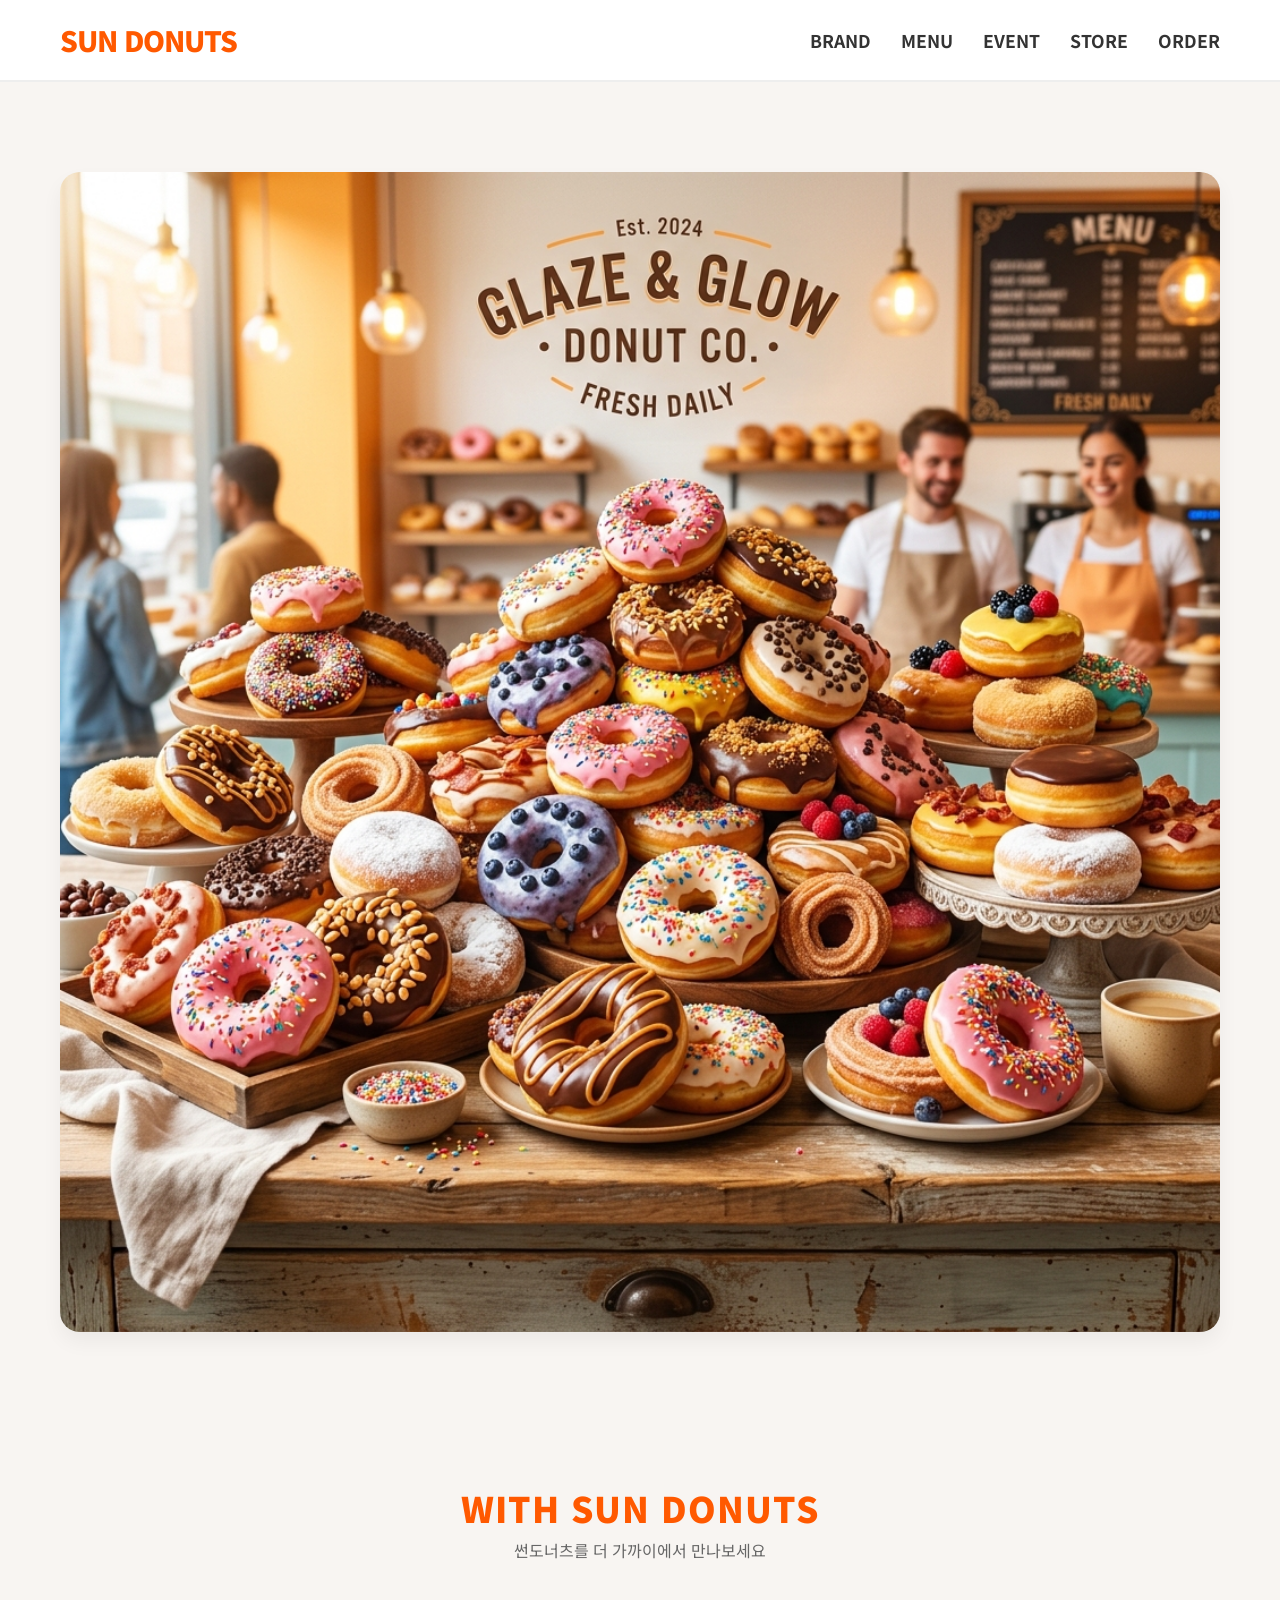
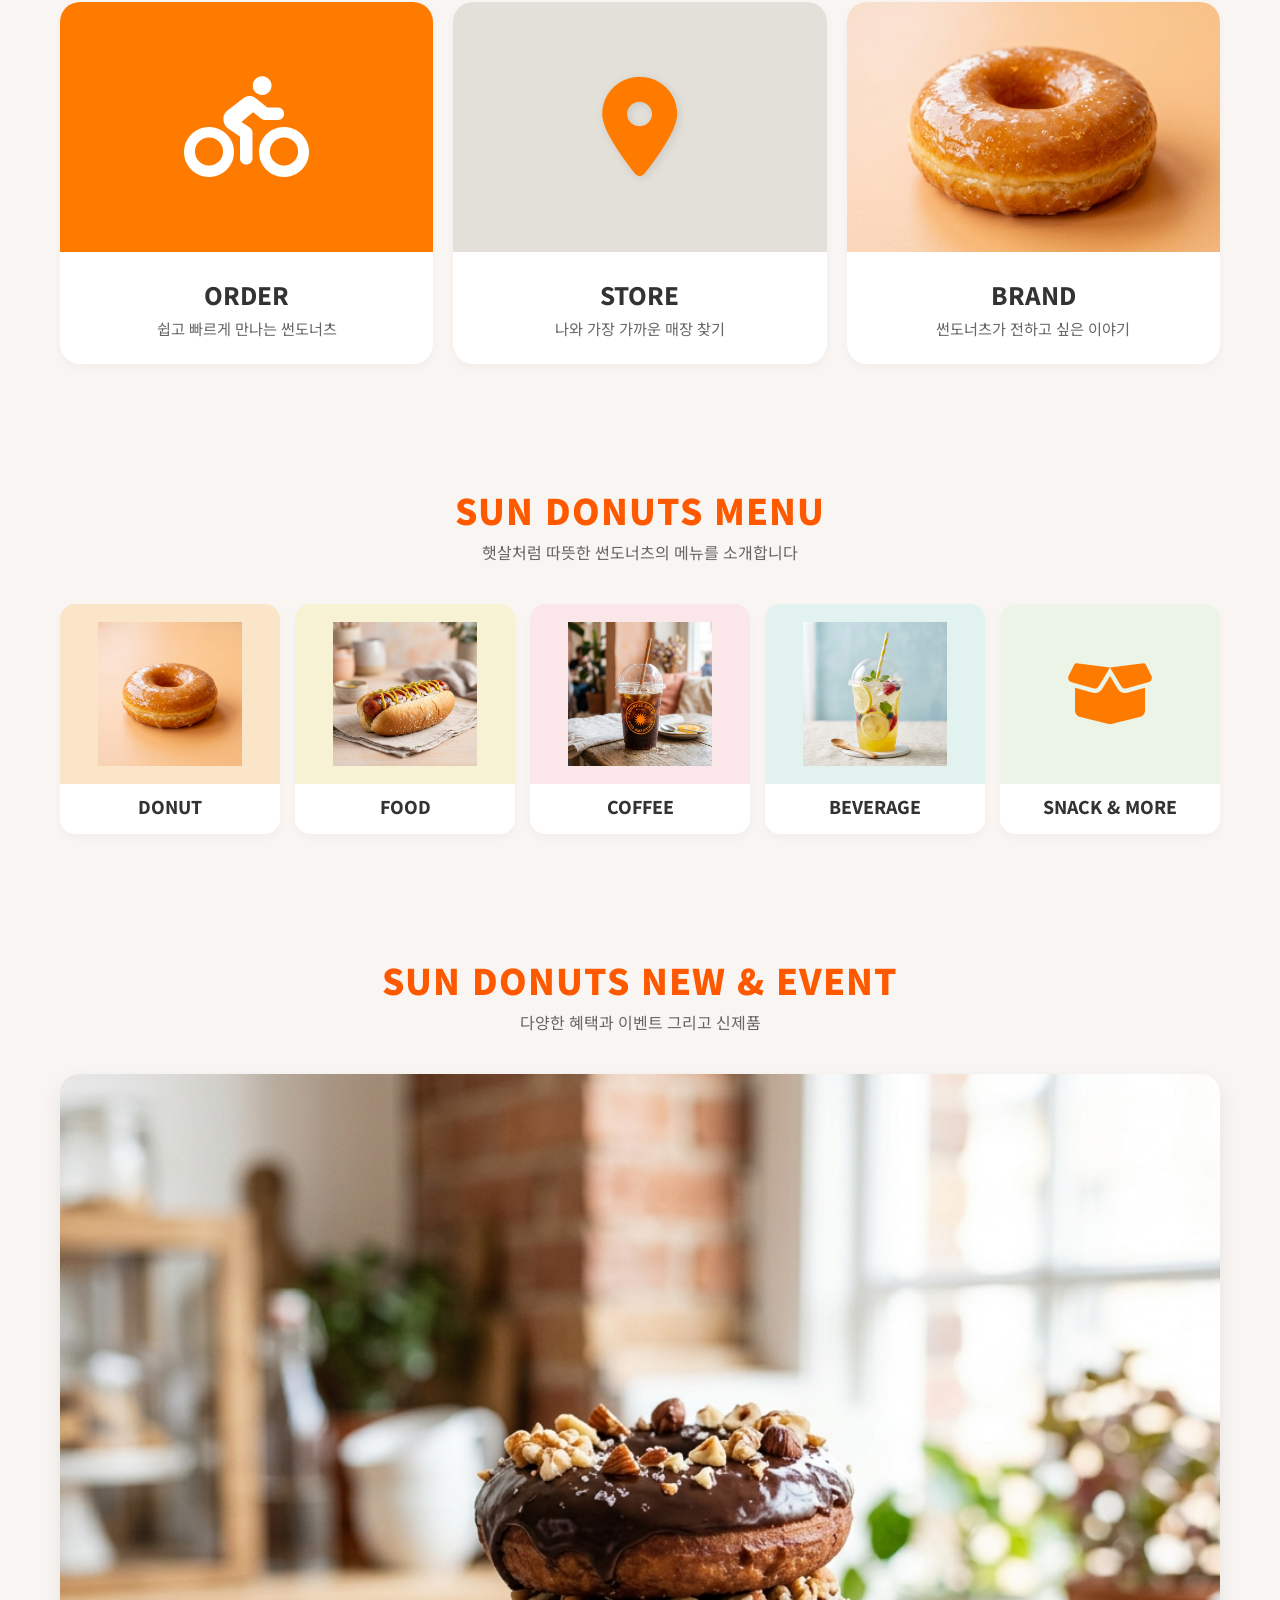
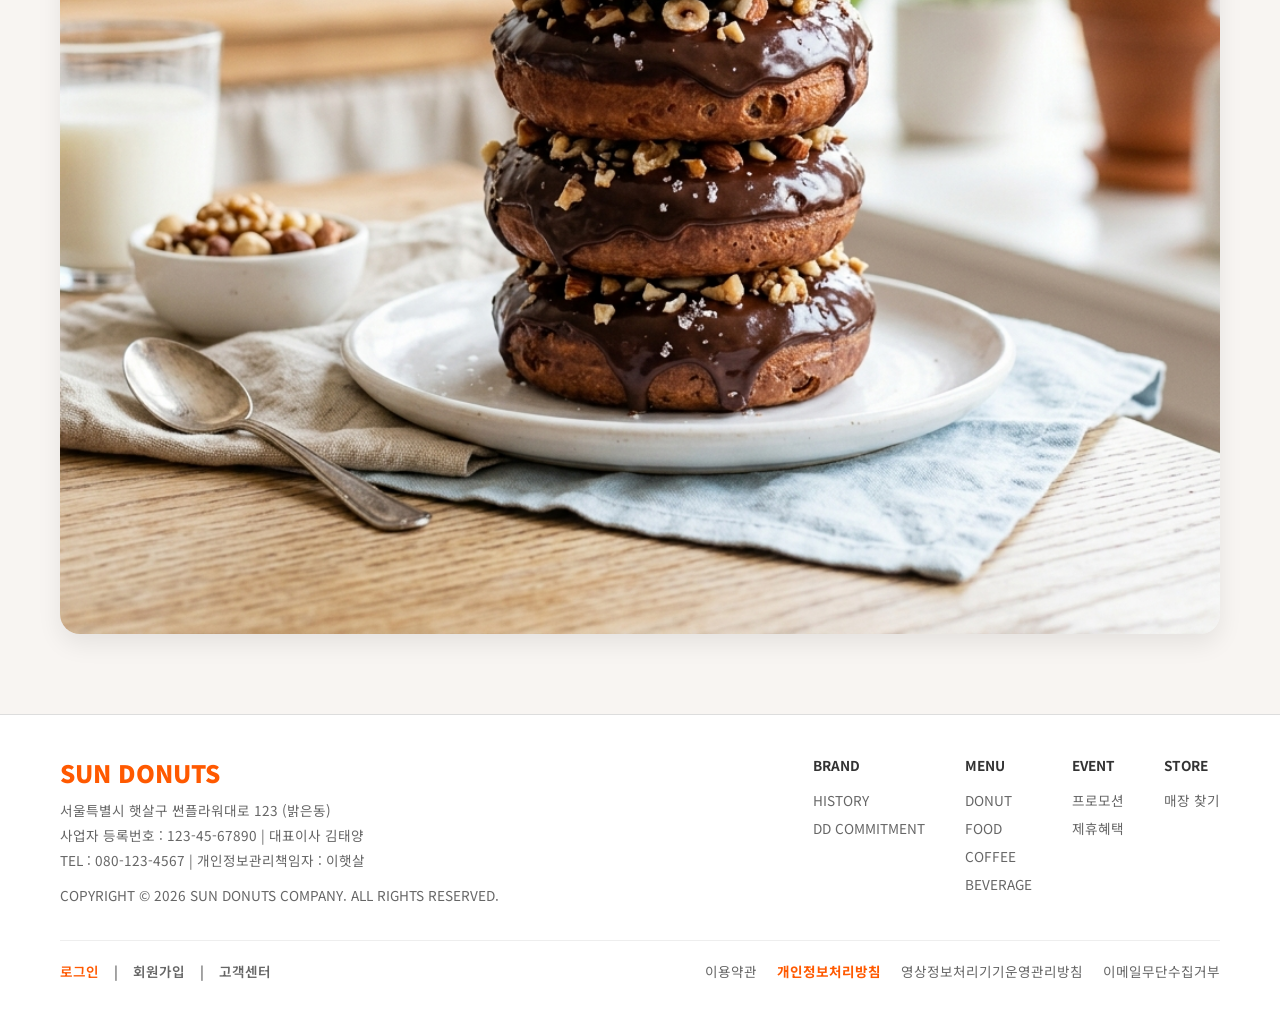
==== index.html @ 32e5848f "Add files via upload" ====
<!DOCTYPE html>
<html lang="ko">
<head>
    <meta charset="UTF-8">
    <meta name="viewport" content="width=device-width, initial-scale=1.0">
    <title>썬도너츠 (Sun Donuts)</title>
    <link href="https://fonts.googleapis.com/css2?family=Noto+Sans+KR:wght@400;600;800;900&display=swap" rel="stylesheet">
    <link rel="stylesheet" href="style.css">
    <!-- Font Awesome for Icons -->
    <link rel="stylesheet" href="https://cdnjs.cloudflare.com/ajax/libs/font-awesome/6.4.0/css/all.min.css">
</head>
<body>

    <!-- Header -->
    <header>
        <div class="container header-inner">
            <a href="#" class="logo">SUN DONUTS</a>
            <nav class="nav-links">
                <a href="#brand">BRAND</a>
                <a href="#menu">MENU</a>
                <a href="#event">EVENT</a>
                <a href="#store">STORE</a>
                <a href="#order">ORDER</a>
            </nav>
        </div>
    </header>

    <!-- Main Hero Banner -->
    <section>
        <div class="container">
            <a href="#" class="hero hover-rise">
                <img src="images/sun_donut_hero_1775708221813.png" alt="썬도너츠 히어로 배너">
            </a>
        </div>
    </section>

    <!-- With Sun Donuts Section -->
    <section id="brand">
        <div class="container">
            <h2 class="section-title">WITH SUN DONUTS</h2>
            <p class="section-subtitle">썬도너츠를 더 가까이에서 만나보세요</p>
            
            <div class="with-grid">
                <a href="#" class="with-card hover-rise">
                    <div class="img-container" style="background-color: #FF7B00; color: white;">
                        <i class="fa-solid fa-person-biking" style="font-size: 100px;"></i>
                    </div>
                    <div class="with-card-content">
                        <h3>ORDER</h3>
                        <p>쉽고 빠르게 만나는 썬도너츠</p>
                    </div>
                </a>
                
                <a href="#" class="with-card hover-rise">
                    <div class="img-container" style="background-color: #E2E0D8; color: #FF7B00;">
                        <i class="fa-solid fa-location-dot" style="font-size: 100px; text-shadow: 2px 2px 10px rgba(0,0,0,0.1);"></i>
                    </div>
                    <div class="with-card-content">
                        <h3>STORE</h3>
                        <p>나와 가장 가까운 매장 찾기</p>
                    </div>
                </a>
                
                <a href="#" class="with-card hover-rise">
                    <div class="img-container" style="background-color: #fff;">
                       <img src="images/sun_donut_classic_1775708124892.png" alt="브랜드 스토리" style="width: 100%; height: 100%; object-fit: cover;">
                    </div>
                    <div class="with-card-content">
                        <h3>BRAND</h3>
                        <p>썬도너츠가 전하고 싶은 이야기</p>
                    </div>
                </a>
            </div>
        </div>
    </section>

    <!-- Menu Section -->
    <section id="menu">
        <div class="container">
            <h2 class="section-title">SUN DONUTS MENU</h2>
            <p class="section-subtitle">햇살처럼 따뜻한 썬도너츠의 메뉴를 소개합니다</p>
            
            <div class="menu-grid">
                <a href="#" class="menu-card hover-rise">
                    <div class="menu-img">
                        <img src="images/sun_donut_classic_1775708124892.png" alt="도넛">
                    </div>
                    <h4>DONUT</h4>
                </a>
                
                <a href="#" class="menu-card hover-rise">
                    <div class="menu-img">
                        <img src="images/sun_donut_food_1775708152894.png" alt="푸드">
                    </div>
                    <h4>FOOD</h4>
                </a>
                
                <a href="#" class="menu-card hover-rise">
                    <div class="menu-img">
                        <img src="images/sun_donut_coffee_1775708167146.png" alt="커피">
                    </div>
                    <h4>COFFEE</h4>
                </a>
                
                <a href="#" class="menu-card hover-rise">
                    <div class="menu-img">
                        <img src="images/sun_donut_beverage_1775708178636.png" alt="음료">
                    </div>
                    <h4>BEVERAGE</h4>
                </a>
                
                <a href="#" class="menu-card hover-rise">
                    <div class="menu-img">
                        <!-- We use an icon here as snack image failed to generate -->
                        <i class="fa-solid fa-box-open" style="font-size: 70px; color: #FF7B00;"></i>
                    </div>
                    <h4>SNACK & MORE</h4>
                </a>
            </div>
        </div>
    </section>

    <!-- Event Section -->
    <section id="event" class="event-section">
        <div class="container">
            <h2 class="section-title">SUN DONUTS NEW & EVENT</h2>
            <p class="section-subtitle">다양한 혜택과 이벤트 그리고 신제품</p>
            
            <a href="#" class="event-banner hover-rise">
                <img src="images/sun_donut_event_1775708191936.png" alt="이벤트 배너">
            </a>
        </div>
    </section>

    <!-- Footer -->
    <footer>
        <div class="container">
            <div class="footer-top">
                <div>
                    <div class="footer-logo">SUN DONUTS</div>
                    <div class="company-details">
                        <p>서울특별시 햇살구 썬플라워대로 123 (밝은동)</p>
                        <p>사업자 등록번호 : 123-45-67890 | 대표이사 김태양</p>
                        <p>TEL : 080-123-4567 | 개인정보관리책임자 : 이햇살</p>
                        <p style="margin-top: 15px;">COPYRIGHT © 2026 SUN DONUTS COMPANY. ALL RIGHTS RESERVED.</p>
                    </div>
                </div>
                
                <div class="footer-links">
                    <ul>
                        <li class="title">BRAND</li>
                        <li><a href="#">HISTORY</a></li>
                        <li><a href="#">DD COMMITMENT</a></li>
                    </ul>
                    <ul>
                        <li class="title">MENU</li>
                        <li><a href="#">DONUT</a></li>
                        <li><a href="#">FOOD</a></li>
                        <li><a href="#">COFFEE</a></li>
                        <li><a href="#">BEVERAGE</a></li>
                    </ul>
                    <ul>
                        <li class="title">EVENT</li>
                        <li><a href="#">프로모션</a></li>
                        <li><a href="#">제휴혜택</a></li>
                    </ul>
                    <ul>
                        <li class="title">STORE</li>
                        <li><a href="#">매장 찾기</a></li>
                    </ul>
                </div>
            </div>
            
            <div class="footer-info">
                <div class="footer-bottom-links">
                    <a href="#" style="color: #FF5900;">로그인</a>
                    <span>|</span>
                    <a href="#">회원가입</a>
                    <span>|</span>
                    <a href="#">고객센터</a>
                </div>
                <div class="footer-bottom-links" style="font-weight: 400; gap: 20px;">
                    <a href="#">이용약관</a>
                    <a href="#" style="color: #FF5900; font-weight: 700;">개인정보처리방침</a>
                    <a href="#">영상정보처리기기운영관리방침</a>
                    <a href="#">이메일무단수집거부</a>
                </div>
            </div>
        </div>
    </footer>

</body>
</html>
---- style.css ----
* {
    margin: 0;
    padding: 0;
    box-sizing: border-box;
}

body {
    font-family: 'Noto Sans KR', sans-serif;
    background-color: #F8F5F2; /* Off-white pastel background */
    color: #333;
}

/* Common Styles */
a {
    text-decoration: none;
    color: inherit;
    display: block;
}

ul {
    list-style: none;
}

.container {
    max-width: 1200px;
    margin: 0 auto;
    padding: 0 20px;
}

.section-title {
    text-align: center;
    color: #FF5900;
    font-size: 2.2rem;
    font-weight: 900;
    margin-bottom: 5px;
    text-transform: uppercase;
    letter-spacing: 1px;
}

.section-subtitle {
    text-align: center;
    color: #666;
    font-size: 1rem;
    margin-bottom: 40px;
}

/* Hover Effect - The user explicitly requested "솟아오르는 느낌" */
.hover-rise {
    transition: transform 0.3s cubic-bezier(0.175, 0.885, 0.32, 1.275), box-shadow 0.3s ease;
}
.hover-rise:hover {
    transform: translateY(-12px);
    box-shadow: 0 15px 30px rgba(0, 0, 0, 0.1);
}

/* Header */
header {
    background-color: #fff;
    padding: 20px 0;
    border-bottom: 2px solid #EEE;
    position: sticky;
    top: 0;
    z-index: 100;
}

.header-inner {
    display: flex;
    justify-content: space-between;
    align-items: center;
}

.logo {
    font-size: 28px;
    font-weight: 900;
    color: #FF5900;
    letter-spacing: -1px;
}

.nav-links {
    display: flex;
    gap: 30px;
}

.nav-links a {
    font-weight: 700;
    font-size: 1.1rem;
    color: #333;
    transition: color 0.2s;
}

.nav-links a:hover {
    color: #FF5900;
}

/* Hero Section */
.hero {
    margin: 30px auto;
    max-width: 1200px;
    border-radius: 20px;
    overflow: hidden;
    box-shadow: 0 10px 20px rgba(0,0,0,0.05);
}

.hero img {
    width: 100%;
    height: auto;
    display: block;
}

/* Multi-section spacing */
section {
    padding: 60px 0;
}

/* With Sun Donuts Section */
.with-grid {
    display: grid;
    grid-template-columns: repeat(3, 1fr);
    gap: 20px;
}

.with-card {
    background: #fff;
    border-radius: 20px;
    overflow: hidden;
    text-align: center;
    box-shadow: 0 4px 10px rgba(0,0,0,0.03);
    cursor: pointer;
}

.with-card .img-container {
    height: 250px;
    display: flex;
    align-items: center;
    justify-content: center;
    background-color: #fce4ce;
    font-size: 80px;
    color: #FF5900;
}

.with-card:nth-child(2) .img-container { background-color: #e5ece6; }
.with-card:nth-child(3) .img-container { background-color: #fef0ef; }

.with-card-content {
    padding: 25px 20px;
}

.with-card-content h3 {
    font-size: 1.5rem;
    font-weight: 800;
    margin-bottom: 5px;
    color: #333;
}

.with-card-content p {
    color: #666;
    font-size: 0.95rem;
}

/* Menu Section */
.menu-grid {
    display: grid;
    grid-template-columns: repeat(5, 1fr);
    gap: 15px;
}

.menu-card {
    background: #fff;
    border-radius: 15px;
    text-align: center;
    padding-bottom: 15px;
    box-shadow: 0 4px 8px rgba(0,0,0,0.03);
    cursor: pointer;
    overflow: hidden;
}

.menu-img {
    height: 180px;
    width: 100%;
    display: flex;
    align-items: center;
    justify-content: center;
    margin-bottom: 10px;
}

.menu-card:nth-child(1) .menu-img { background-color: #FAE5C8; }
.menu-card:nth-child(2) .menu-img { background-color: #F8F2D5; }
.menu-card:nth-child(3) .menu-img { background-color: #FBE6EA; }
.menu-card:nth-child(4) .menu-img { background-color: #E2F2EE; }
.menu-card:nth-child(5) .menu-img { background-color: #EBF4E7; }

.menu-img img {
    max-width: 80%;
    max-height: 80%;
    object-fit: contain;
}

.menu-card h4 {
    font-size: 1.1rem;
    font-weight: 800;
    color: #333;
    text-transform: uppercase;
}

/* Event Section */
.event-section {
    padding-bottom: 80px;
}

.event-banner {
    border-radius: 20px;
    overflow: hidden;
    box-shadow: 0 10px 25px rgba(0,0,0,0.08);
    cursor: pointer;
}

.event-banner img {
    width: 100%;
    display: block;
}

/* Footer Section */
footer {
    background-color: #fff;
    border-top: 1px solid #ddd;
    padding: 40px 0;
    font-size: 0.85rem;
    color: #666;
}

.footer-top {
    display: flex;
    justify-content: space-between;
    margin-bottom: 30px;
}

.footer-logo {
    color: #FF5900;
    font-size: 1.5rem;
    font-weight: 900;
    margin-bottom: 10px;
}

.footer-links {
    display: flex;
    gap: 40px;
}

.footer-links ul li {
    margin-bottom: 8px;
}

.footer-links ul li.title {
    font-weight: 700;
    color: #333;
    margin-bottom: 15px;
}

.footer-info {
    border-top: 1px solid #eee;
    padding-top: 20px;
    display: flex;
    justify-content: space-between;
    align-items: center;
}

.company-details p {
    margin-bottom: 5px;
}

.footer-bottom-links {
    display: flex;
    gap: 15px;
    font-weight: 600;
}
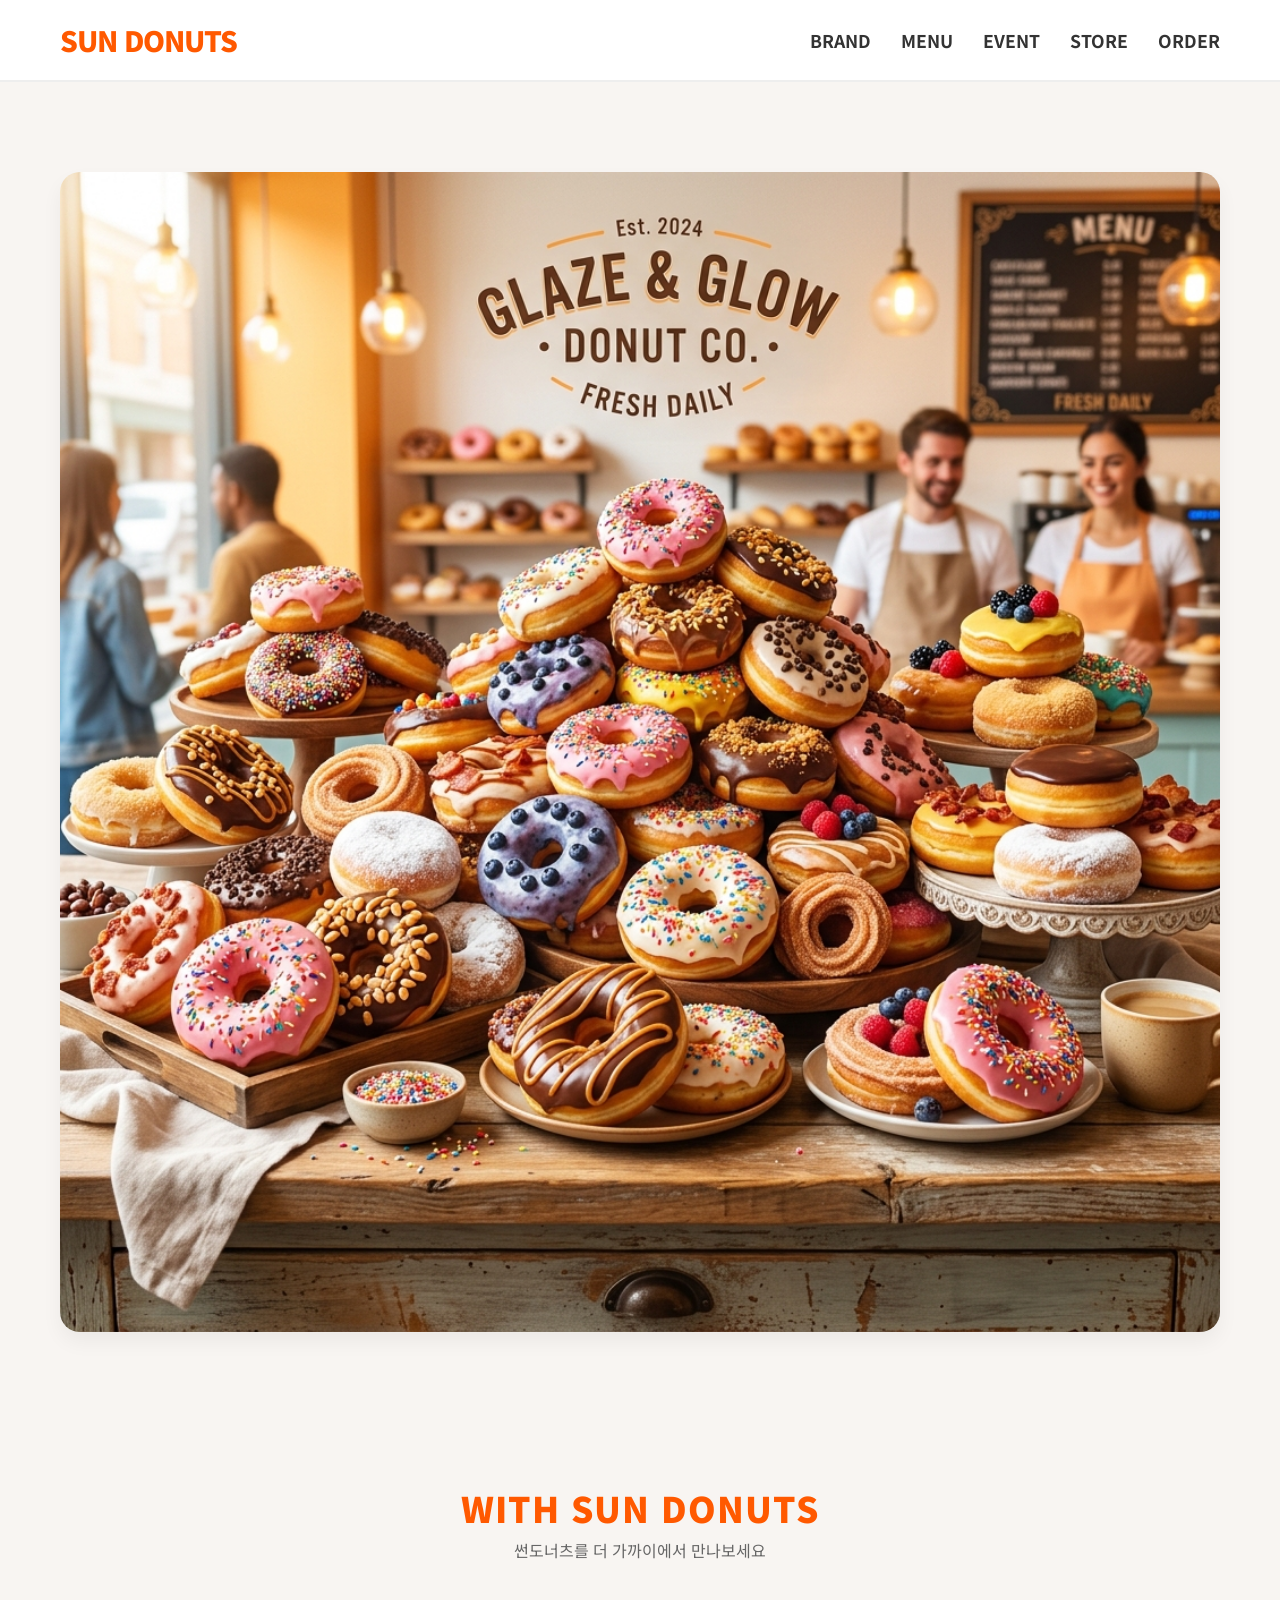
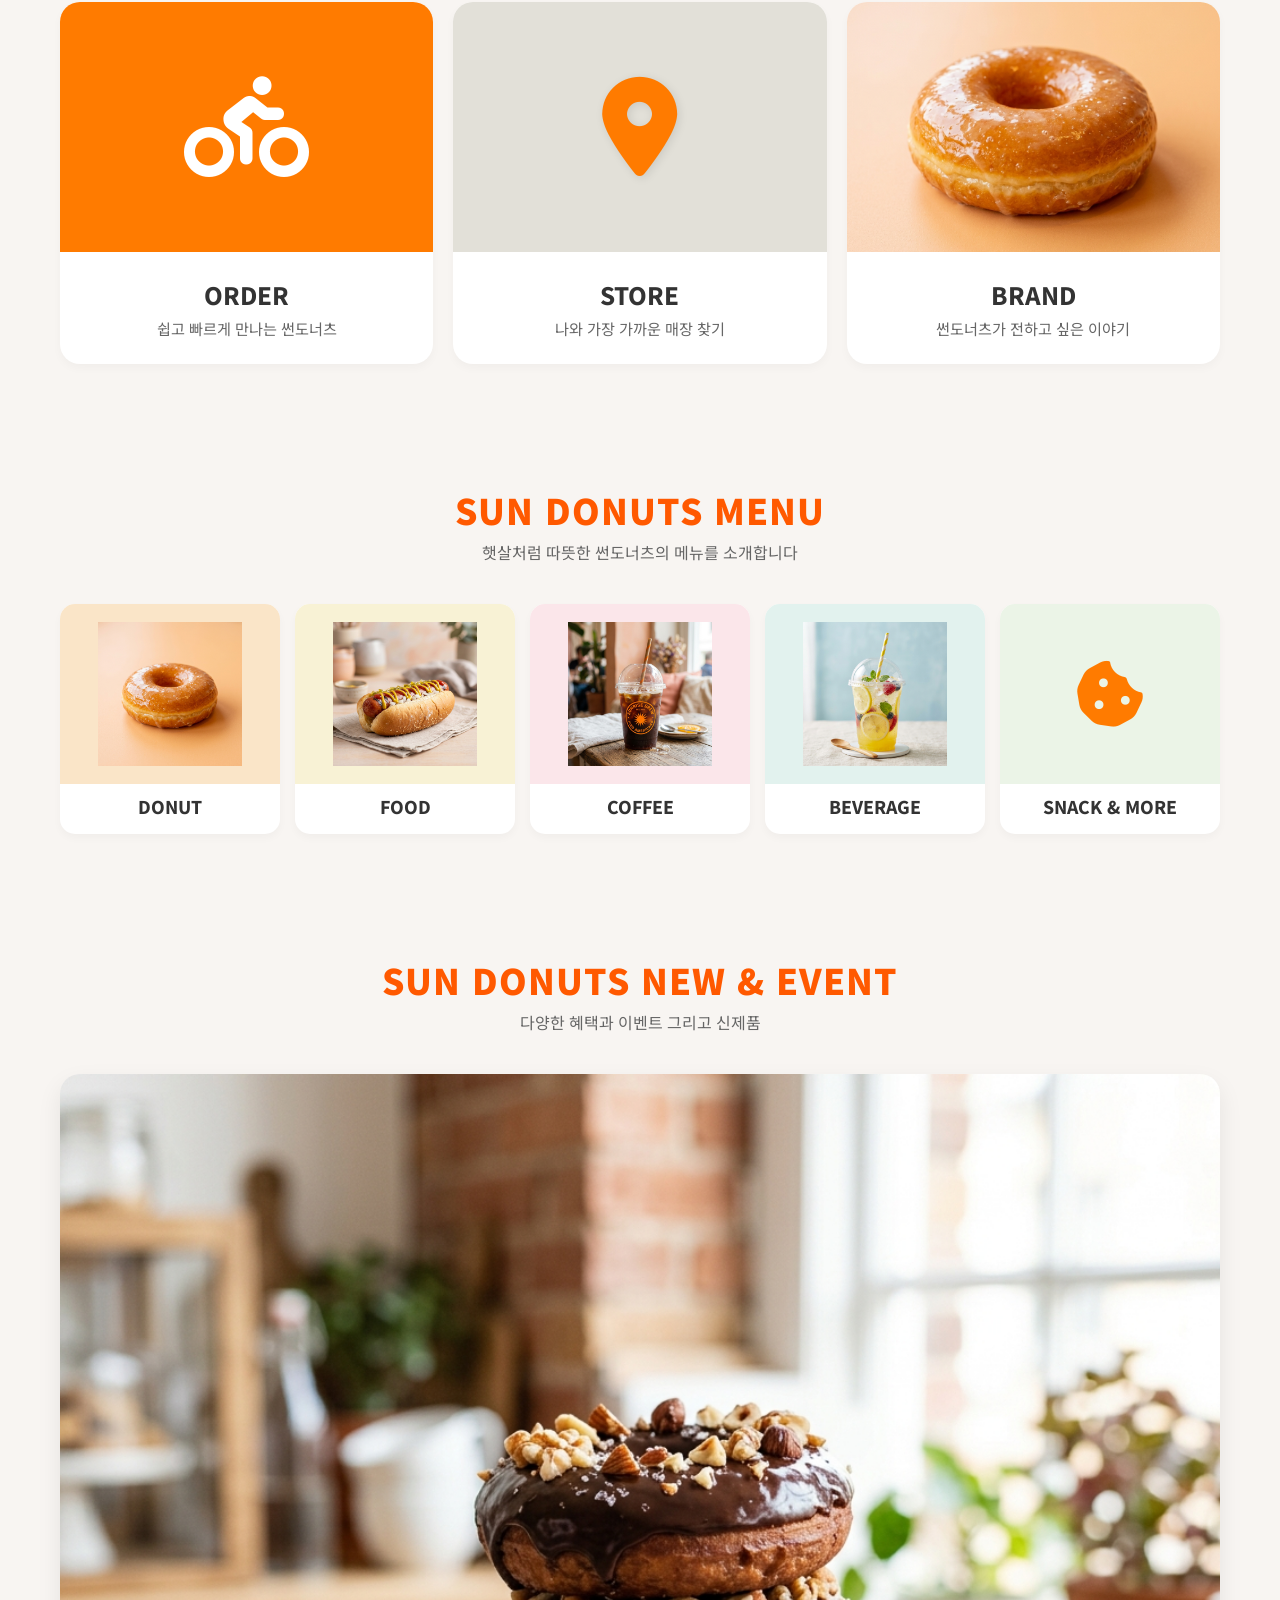
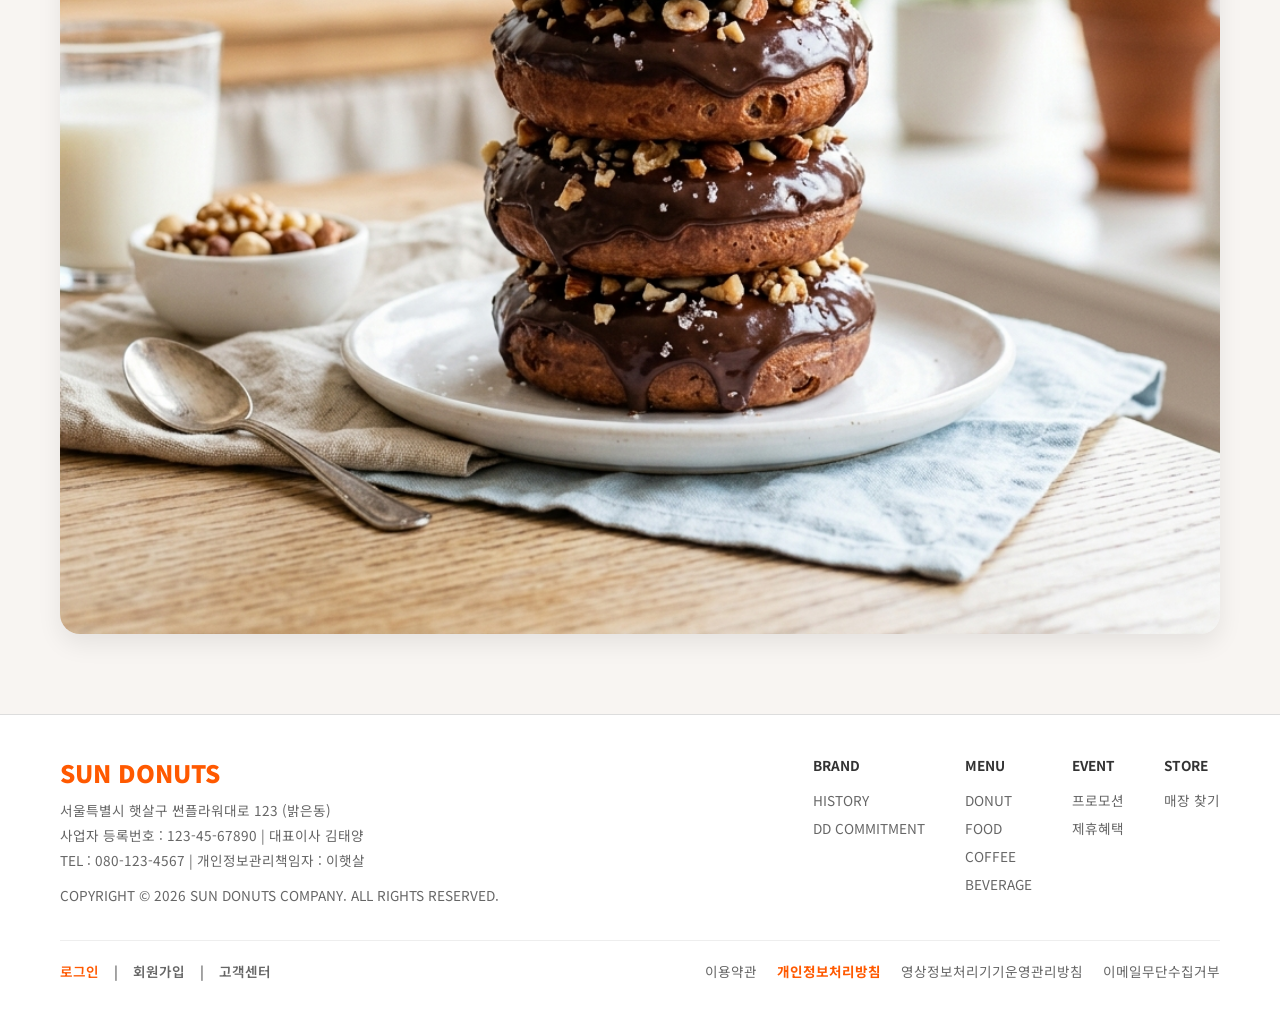
==== commit 8421e260: "Add files via upload" ====
--- a/index.html
+++ b/index.html
@@ -111,8 +111,8 @@
                 
                 <a href="#" class="menu-card hover-rise">
                     <div class="menu-img">
-                        <!-- We use an icon here as snack image failed to generate -->
-                        <i class="fa-solid fa-box-open" style="font-size: 70px; color: #FF7B00;"></i>
+                        <!-- 스낵 느낌이 나는 아이콘으로 변경 -->
+                        <i class="fa-solid fa-cookie-bite" style="font-size: 70px; color: #FF7B00;"></i>
                     </div>
                     <h4>SNACK & MORE</h4>
                 </a>
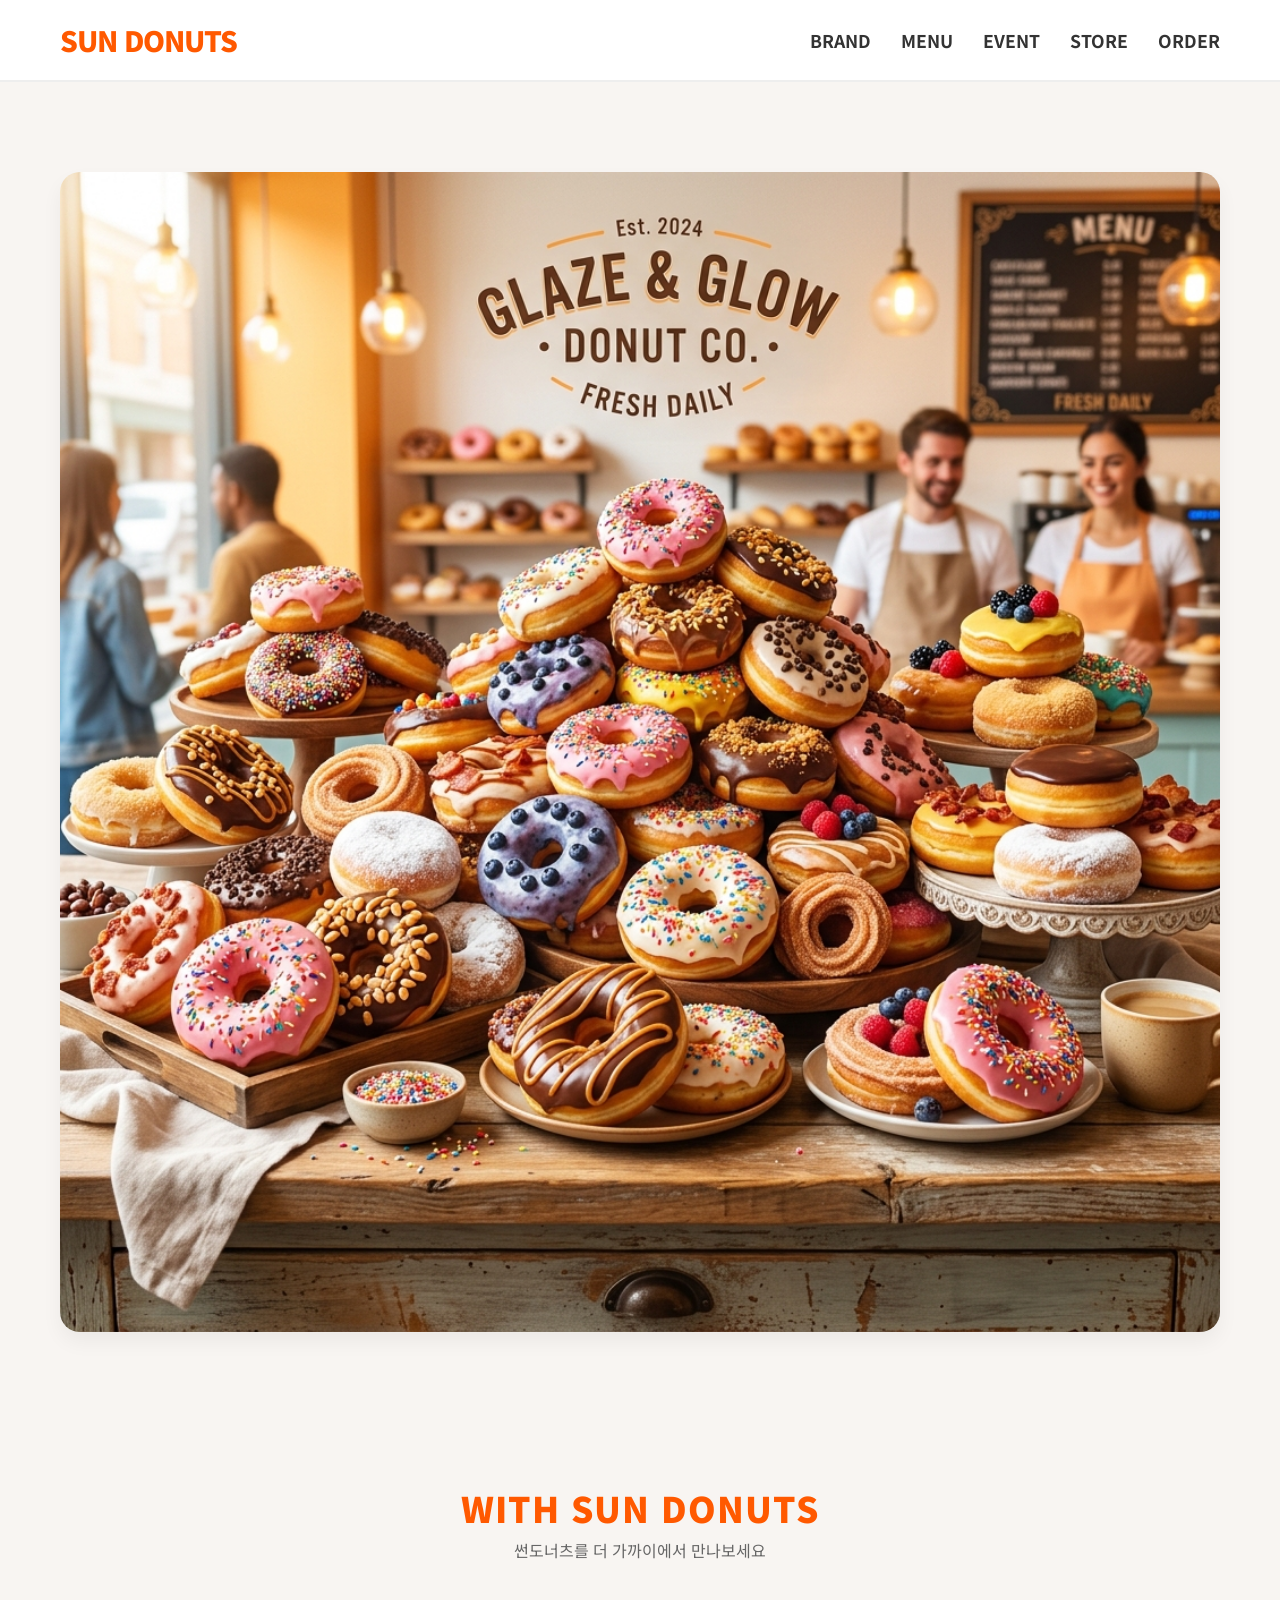
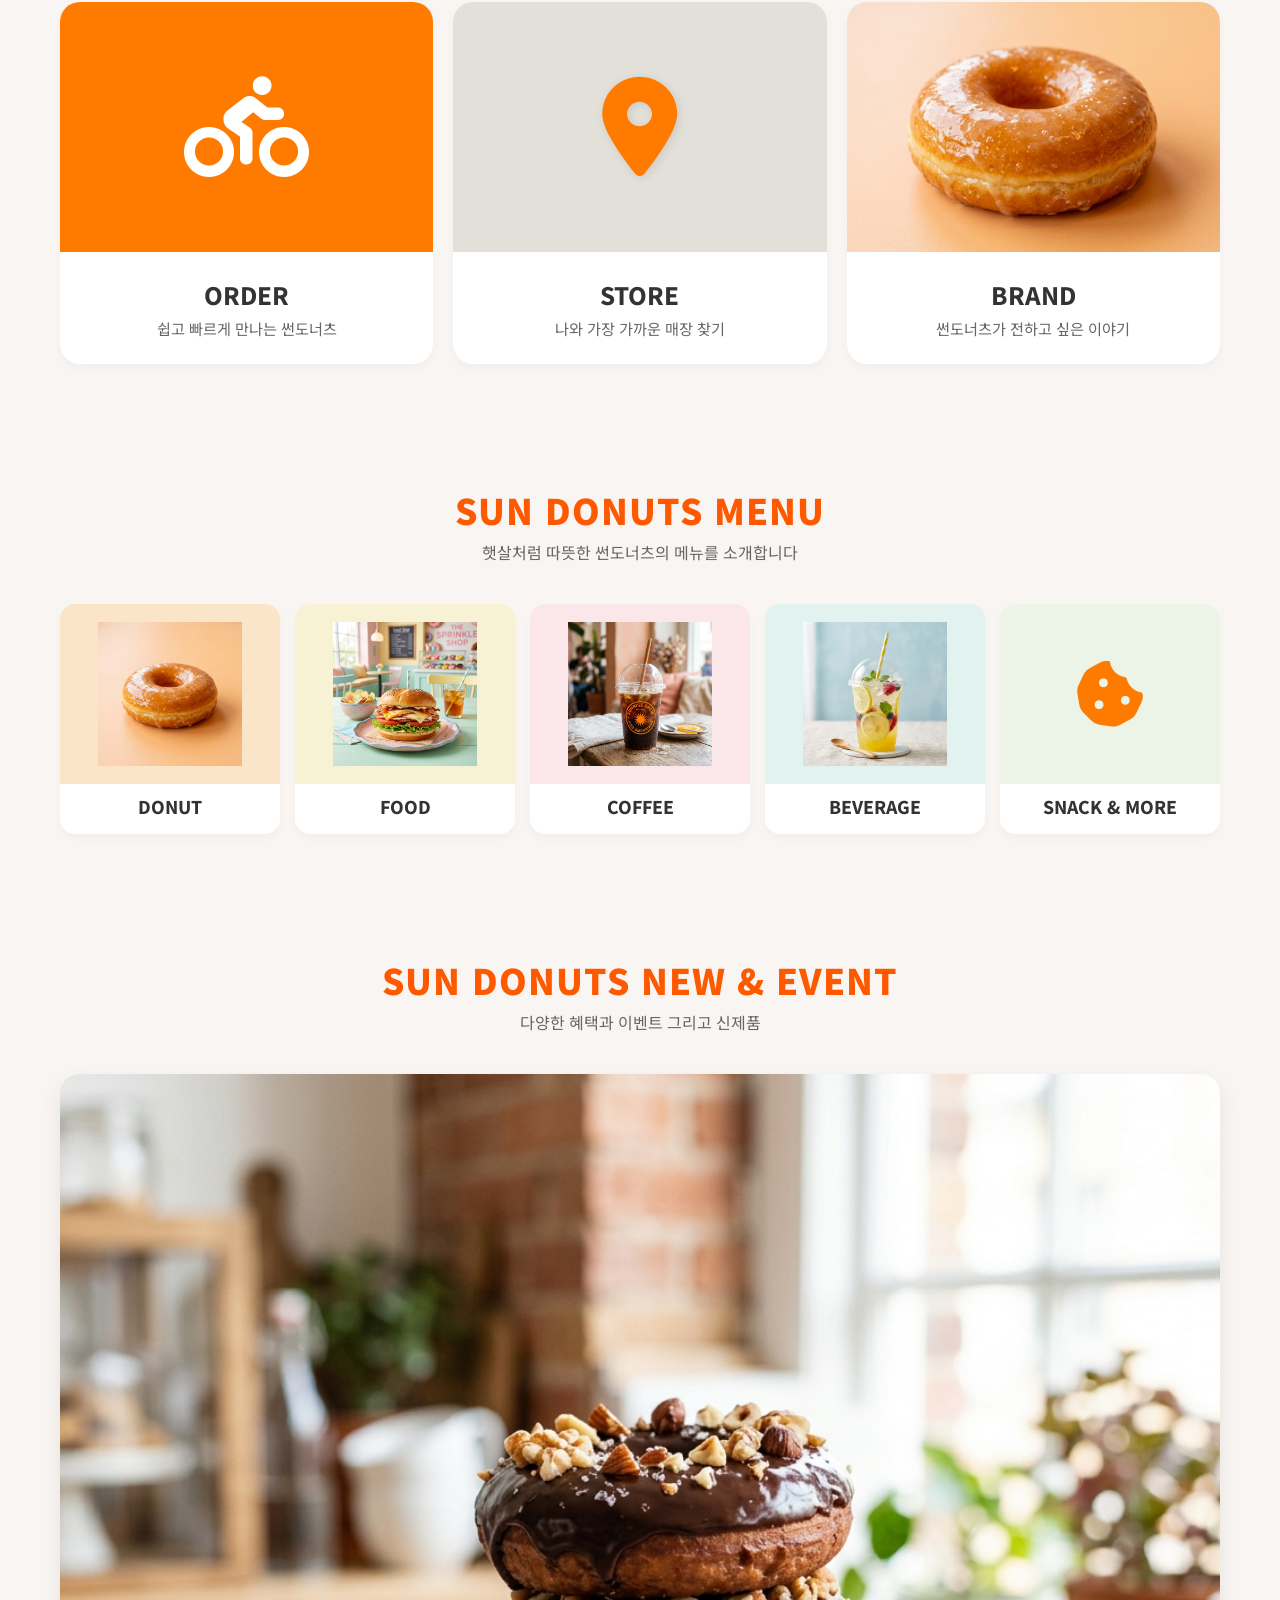
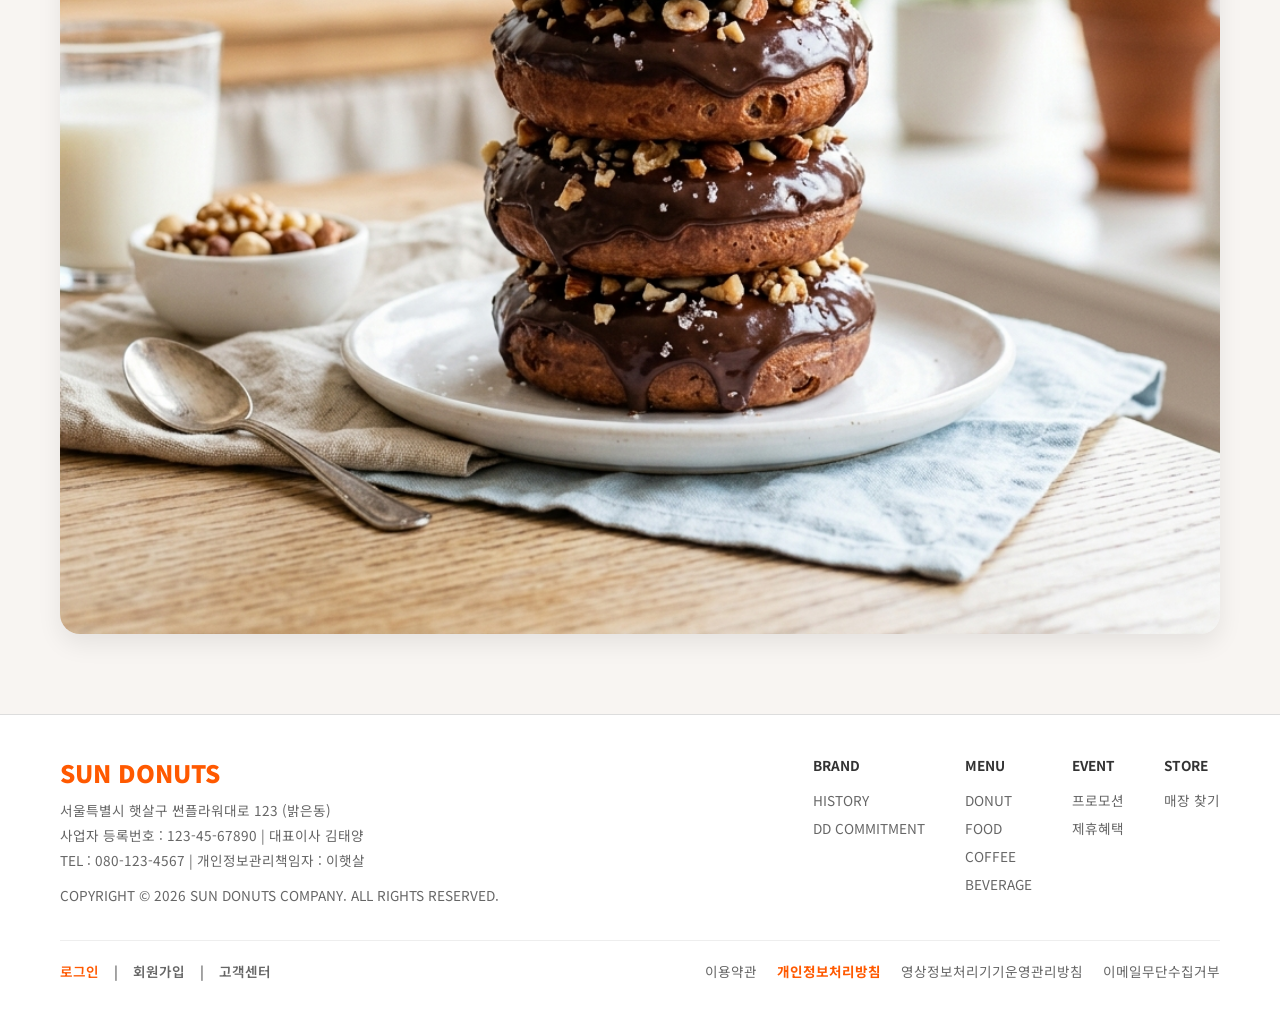
==== commit 5d23d470: "Add files via upload" ====
--- a/index.html
+++ b/index.html
@@ -90,7 +90,7 @@
                 
                 <a href="#" class="menu-card hover-rise">
                     <div class="menu-img">
-                        <img src="images/sun_donut_food_1775708152894.png" alt="푸드">
+                        <img src="images/sun_donut_sandwich_1775787366257.png" alt="푸드">
                     </div>
                     <h4>FOOD</h4>
                 </a>
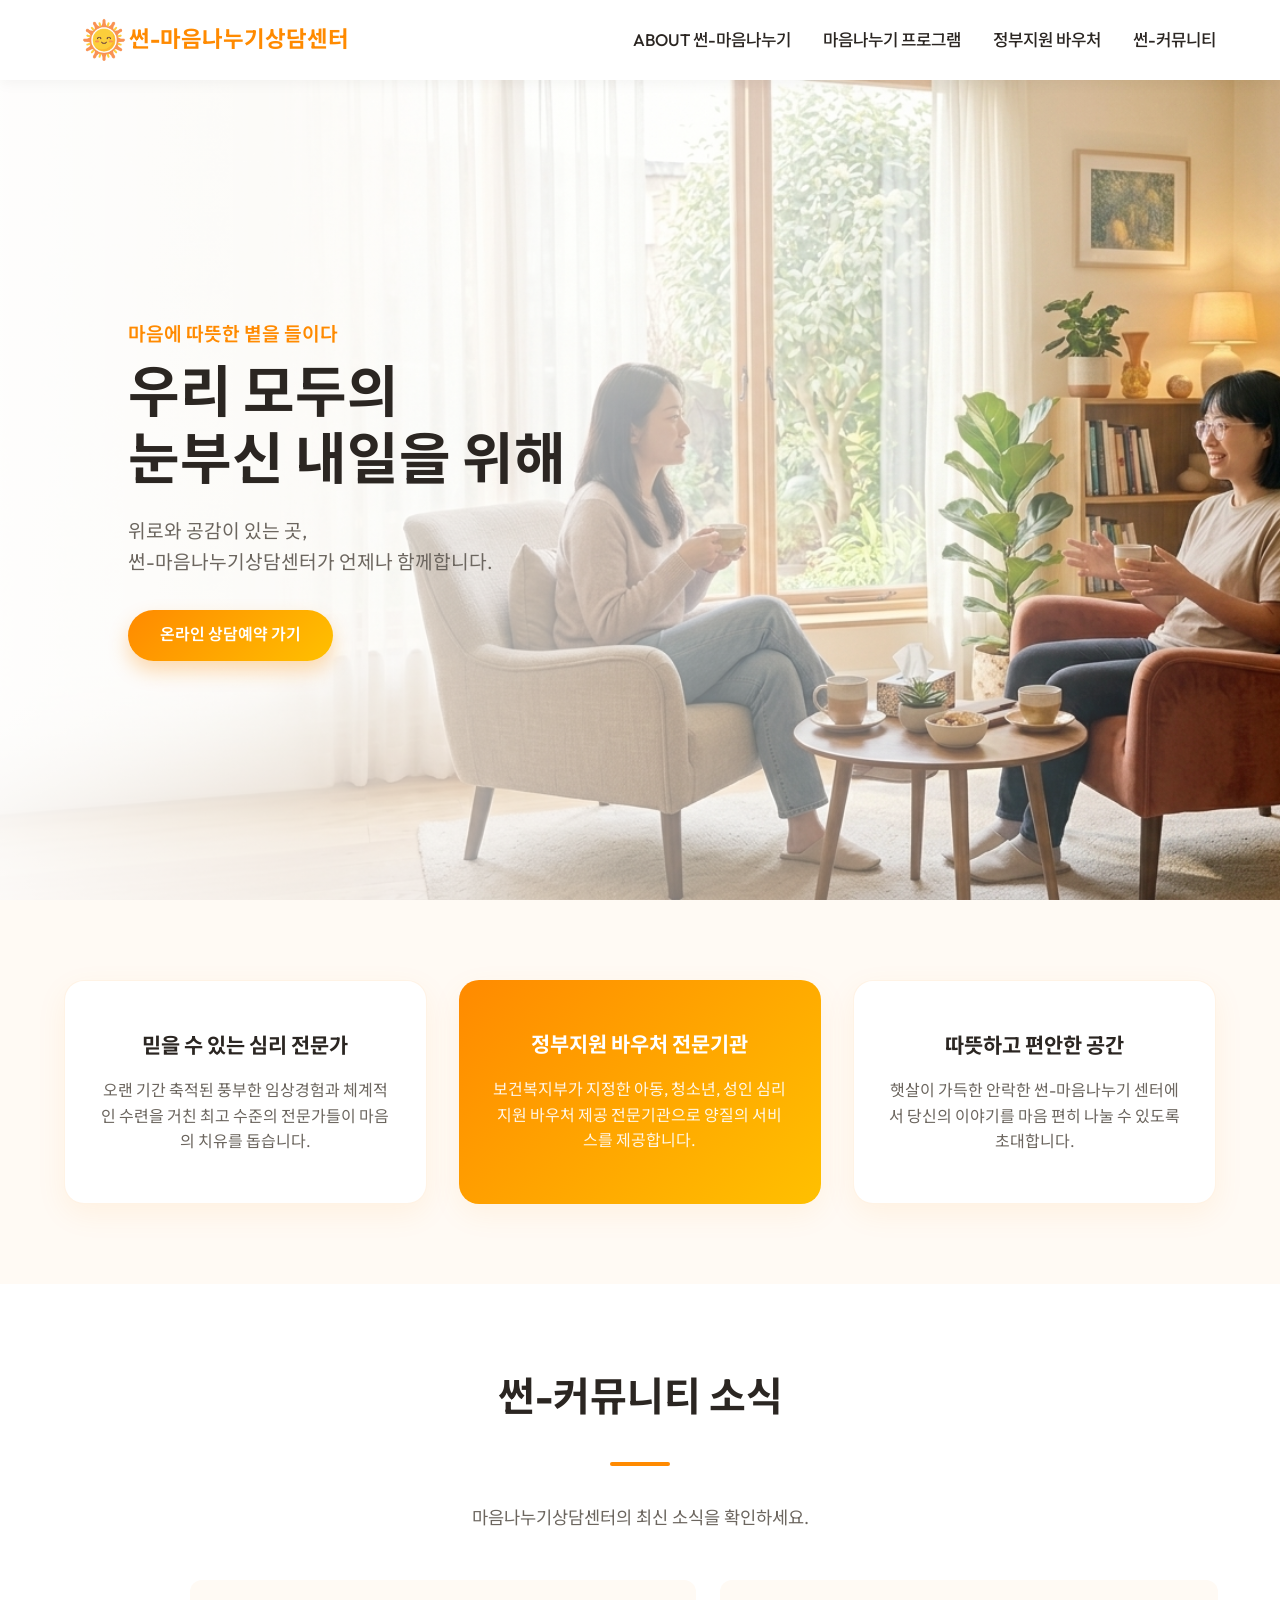
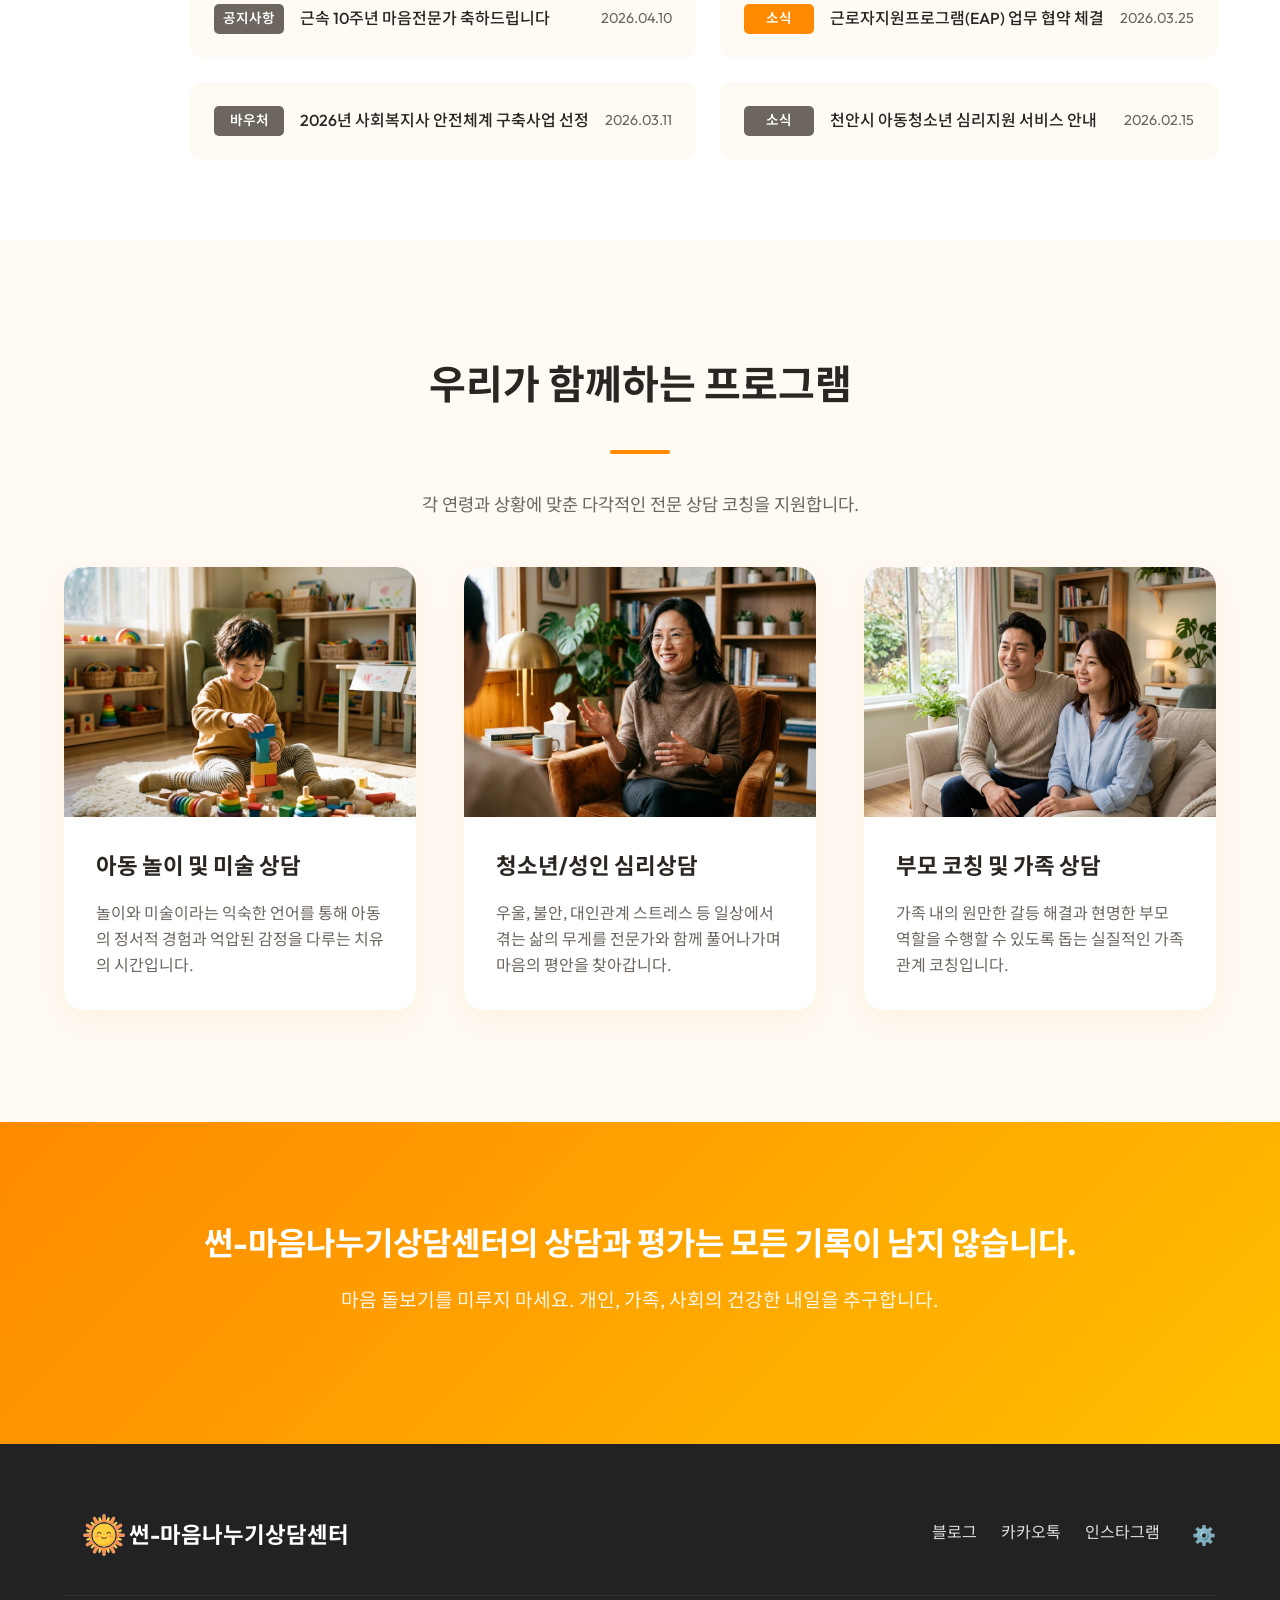
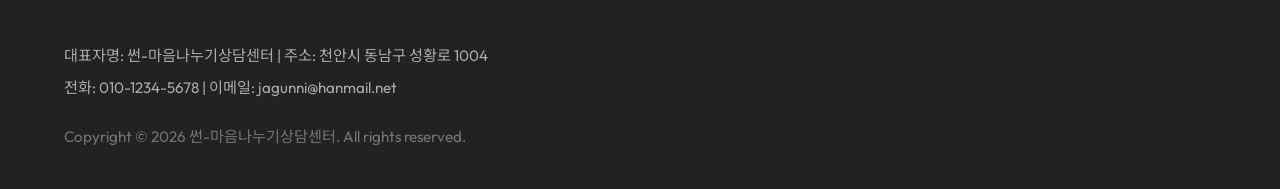
==== commit 51d482da: "Add files via upload" ====
--- a/index.html
+++ b/index.html
@@ -3,191 +3,205 @@
 <head>
     <meta charset="UTF-8">
     <meta name="viewport" content="width=device-width, initial-scale=1.0">
-    <title>썬도너츠 (Sun Donuts)</title>
-    <link href="https://fonts.googleapis.com/css2?family=Noto+Sans+KR:wght@400;600;800;900&display=swap" rel="stylesheet">
+    <title>썬-마음나누기상담센터</title>
+    <meta name="description" content="우리 모두의 눈부신 내일을 위해. 천안 아동, 청소년, 성인 심리상담 전문기관 썬-마음나누기상담센터입니다.">
+    <link href="https://fonts.googleapis.com/css2?family=Noto+Sans+KR:wght@300;400;500;700&family=Outfit:wght@400;600;700&display=swap" rel="stylesheet">
     <link rel="stylesheet" href="style.css">
-    <!-- Font Awesome for Icons -->
-    <link rel="stylesheet" href="https://cdnjs.cloudflare.com/ajax/libs/font-awesome/6.4.0/css/all.min.css">
+    <link rel="shortcut icon" href="img/sun_logo_transparent.png" type="image/x-icon">
 </head>
 <body>
 
-    <!-- Header -->
-    <header>
+    <!-- Header Section -->
+    <header class="header">
         <div class="container header-inner">
-            <a href="#" class="logo">SUN DONUTS</a>
-            <nav class="nav-links">
-                <a href="#brand">BRAND</a>
-                <a href="#menu">MENU</a>
-                <a href="#event">EVENT</a>
-                <a href="#store">STORE</a>
-                <a href="#order">ORDER</a>
+            <a href="index.html" class="logo">
+                <img src="img/sun_logo_transparent.png" alt="썬-마음나누기상담센터 로고">
+                <span>썬-마음나누기상담센터</span>
+            </a>
+            <nav class="gnb">
+                <ul>
+                    <li><a href="about.html" target="_blank">ABOUT 썬-마음나누기</a></li>
+                    <li><a href="programs.html" target="_blank">마음나누기 프로그램</a></li>
+                    <li><a href="voucher.html" target="_blank">정부지원 바우처</a></li>
+
+                    <li><a href="community.html" target="_blank">썬-커뮤니티</a></li>
+                </ul>
             </nav>
         </div>
     </header>
 
-    <!-- Main Hero Banner -->
-    <section>
-        <div class="container">
-            <a href="#" class="hero hover-rise">
-                <img src="images/sun_donut_hero_1775708221813.png" alt="썬도너츠 히어로 배너">
-            </a>
-        </div>
-    </section>
-
-    <!-- With Sun Donuts Section -->
-    <section id="brand">
-        <div class="container">
-            <h2 class="section-title">WITH SUN DONUTS</h2>
-            <p class="section-subtitle">썬도너츠를 더 가까이에서 만나보세요</p>
+    <!-- Hero Banner -->
+    <section class="hero-banner">
+        <div class="hero-image" style="background-image: url('img/hero_bg_new.png');">
+            <div class="hero-overlay"></div>
+            <div class="hero-content">
+                <p class="hero-subtitle">마음에 따뜻한 볕을 들이다</p>
+                <h1 class="hero-title">우리 모두의<br>눈부신 내일을 위해</h1>
+                <p class="hero-desc">위로와 공감이 있는 곳,<br>썬-마음나누기상담센터가 언제나 함께합니다.</p>
+                <a href="#" class="btn btn-primary">온라인 상담예약 가기</a>
+            </div>
+        </div>
+    </section>
+
+    <!-- Feature Cards -->
+    <section class="features">
+        <div class="container features-wrap">
+            <div class="feature-card">
+                <h3>믿을 수 있는 심리 전문가</h3>
+                <p>오랜 기간 축적된 풍부한 임상경험과 체계적인 수련을 거친 최고 수준의 전문가들이 마음의 치유를 돕습니다.</p>
+            </div>
+            <div class="feature-card active">
+                <h3>정부지원 바우처 전문기관</h3>
+                <p>보건복지부가 지정한 아동, 청소년, 성인 심리지원 바우처 제공 전문기관으로 양질의 서비스를 제공합니다.</p>
+            </div>
+            <div class="feature-card">
+                <h3>따뜻하고 편안한 공간</h3>
+                <p>햇살이 가득한 안락한 썬-마음나누기 센터에서 당신의 이야기를 마음 편히 나눌 수 있도록 초대합니다.</p>
+            </div>
+        </div>
+    </section>
+
+    <!-- Notice / News Section -->
+    <section class="notice-section">
+        <div class="container">
+            <div class="section-title text-center">
+                <h2>썬-커뮤니티 소식</h2>
+                <p>마음나누기상담센터의 최신 소식을 확인하세요.</p>
+            </div>
+            <div class="notice-grid">
+                <a href="notice1.html" target="_blank" class="notice-item">
+                    <span class="badge">공지사항</span>
+                    <h4>근속 10주년 마음전문가 축하드립니다</h4>
+                    <span class="date">2026.04.10</span>
+                </a>
+                <a href="notice2.html" target="_blank" class="notice-item">
+                    <span class="badge new">소식</span>
+                    <h4>근로자지원프로그램(EAP) 업무 협약 체결</h4>
+                    <span class="date">2026.03.25</span>
+                </a>
+                <a href="notice3.html" target="_blank" class="notice-item">
+                    <span class="badge">바우처</span>
+                    <h4>2026년 사회복지사 안전체계 구축사업 선정</h4>
+                    <span class="date">2026.03.11</span>
+                </a>
+                <a href="notice4.html" target="_blank" class="notice-item">
+                    <span class="badge">소식</span>
+                    <h4>천안시 아동청소년 심리지원 서비스 안내</h4>
+                    <span class="date">2026.02.15</span>
+                </a>
+            </div>
+        </div>
+    </section>
+
+    <!-- Programs Overview -->
+    <section class="programs-section">
+        <div class="container">
+            <div class="section-title">
+                <h2>우리가 함께하는 프로그램</h2>
+                <p>각 연령과 상황에 맞춘 다각적인 전문 상담 코칭을 지원합니다.</p>
+            </div>
+            <div class="program-grid">
+                <a href="reservation_child.html" target="_blank" class="program-card">
+                    <div class="thumb">
+                        <img src="img/play_therapy_korean.png" alt="아동 놀이/미술 상담">
+                    </div>
+                    <div class="info">
+                        <h3>아동 놀이 및 미술 상담</h3>
+                        <p>놀이와 미술이라는 익숙한 언어를 통해 아동의 정서적 경험과 억압된 감정을 다루는 치유의 시간입니다.</p>
+                    </div>
+                </a>
+                <a href="reservation_adult.html" target="_blank" class="program-card">
+                    <div class="thumb">
+                        <img src="img/adult_counseling_new_1775789938993.png" alt="청소년/성인 심리상담">
+                    </div>
+                    <div class="info">
+                        <h3>청소년/성인 심리상담</h3>
+                        <p>우울, 불안, 대인관계 스트레스 등 일상에서 겪는 삶의 무게를 전문가와 함께 풀어나가며 마음의 평안을 찾아갑니다.</p>
+                    </div>
+                </a>
+                <a href="reservation_parent.html" target="_blank" class="program-card">
+                    <div class="thumb">
+                        <img src="img/parent_coaching_korean.png" alt="부모 코칭 및 상담">
+                    </div>
+                    <div class="info">
+                        <h3>부모 코칭 및 가족 상담</h3>
+                        <p>가족 내의 원만한 갈등 해결과 현명한 부모 역할을 수행할 수 있도록 돕는 실질적인 가족 관계 코칭입니다.</p>
+                    </div>
+                </a>
+            </div>
+        </div>
+    </section>
+
+    <!-- Bottom Banner -->
+    <section class="bottom-banner">
+        <div class="container">
+            <div class="bb-content">
+                <h2>썬-마음나누기상담센터의 상담과 평가는 모든 기록이 남지 않습니다.</h2>
+                <p>마음 돌보기를 미루지 마세요. 개인, 가족, 사회의 건강한 내일을 추구합니다.</p>
+            </div>
+        </div>
+    </section>
+
+    <!-- Footer -->
+    <footer class="footer">
+        <div class="container">
+            <div class="footer-top">
+                <a href="#" class="footer-logo">
+                    <img src="img/sun_logo_transparent.png" alt="썬로우고">
+                    <span>썬-마음나누기상담센터</span>
+                </a>
+                <div class="sns-links">
+                    <a href="#">블로그</a>
+                    <a href="#">카카오톡</a>
+                    <a href="#">인스타그램</a>
+                    <a href="#" id="settings-btn" title="설정">⚙️</a>
+                </div>
+            </div>
+            <div class="footer-bottom">
+                <div class="info">
+                    <p>대표자명: 썬-마음나누기상담센터 | 주소: 천안시 동남구 성황로 1004</p>
+                    <p>전화: 010-1234-5678 | 이메일: jagunni@hanmail.net</p>
+                    <p class="copyright">Copyright © 2026 썬-마음나누기상담센터. All rights reserved.</p>
+                </div>
+            </div>
+        </div>
+    </footer>
+
+    <!-- Admin Script -->
+    <script>
+        document.getElementById('settings-btn').addEventListener('click', function(e) {
+            e.preventDefault();
             
-            <div class="with-grid">
-                <a href="#" class="with-card hover-rise">
-                    <div class="img-container" style="background-color: #FF7B00; color: white;">
-                        <i class="fa-solid fa-person-biking" style="font-size: 100px;"></i>
-                    </div>
-                    <div class="with-card-content">
-                        <h3>ORDER</h3>
-                        <p>쉽고 빠르게 만나는 썬도너츠</p>
-                    </div>
-                </a>
+            if (document.body.classList.contains('admin-mode')) {
+                document.body.classList.remove('admin-mode');
+                const texts = document.querySelectorAll('[contenteditable="true"]');
+                texts.forEach(el => {
+                    el.removeAttribute('contenteditable');
+                    if (el.tagName.toLowerCase() === 'a' && el.dataset.href) {
+                        el.setAttribute('href', el.dataset.href);
+                    }
+                });
+                alert('관리자 모드가 종료되었습니다.');
+                return;
+            }
+
+            const password = prompt('관리자 비밀번호를 입력하세요:');
+            if (password === '0000') {
+                alert('관리자 모드(편집 모드)가 활성화되었습니다. 요소들을 클릭하여 내용과 메뉴를 직접 수정할 수 있습니다.');
+                document.body.classList.add('admin-mode');
                 
-                <a href="#" class="with-card hover-rise">
-                    <div class="img-container" style="background-color: #E2E0D8; color: #FF7B00;">
-                        <i class="fa-solid fa-location-dot" style="font-size: 100px; text-shadow: 2px 2px 10px rgba(0,0,0,0.1);"></i>
-                    </div>
-                    <div class="with-card-content">
-                        <h3>STORE</h3>
-                        <p>나와 가장 가까운 매장 찾기</p>
-                    </div>
-                </a>
-                
-                <a href="#" class="with-card hover-rise">
-                    <div class="img-container" style="background-color: #fff;">
-                       <img src="images/sun_donut_classic_1775708124892.png" alt="브랜드 스토리" style="width: 100%; height: 100%; object-fit: cover;">
-                    </div>
-                    <div class="with-card-content">
-                        <h3>BRAND</h3>
-                        <p>썬도너츠가 전하고 싶은 이야기</p>
-                    </div>
-                </a>
-            </div>
-        </div>
-    </section>
-
-    <!-- Menu Section -->
-    <section id="menu">
-        <div class="container">
-            <h2 class="section-title">SUN DONUTS MENU</h2>
-            <p class="section-subtitle">햇살처럼 따뜻한 썬도너츠의 메뉴를 소개합니다</p>
-            
-            <div class="menu-grid">
-                <a href="#" class="menu-card hover-rise">
-                    <div class="menu-img">
-                        <img src="images/sun_donut_classic_1775708124892.png" alt="도넛">
-                    </div>
-                    <h4>DONUT</h4>
-                </a>
-                
-                <a href="#" class="menu-card hover-rise">
-                    <div class="menu-img">
-                        <img src="images/sun_donut_sandwich_1775787366257.png" alt="푸드">
-                    </div>
-                    <h4>FOOD</h4>
-                </a>
-                
-                <a href="#" class="menu-card hover-rise">
-                    <div class="menu-img">
-                        <img src="images/sun_donut_coffee_1775708167146.png" alt="커피">
-                    </div>
-                    <h4>COFFEE</h4>
-                </a>
-                
-                <a href="#" class="menu-card hover-rise">
-                    <div class="menu-img">
-                        <img src="images/sun_donut_beverage_1775708178636.png" alt="음료">
-                    </div>
-                    <h4>BEVERAGE</h4>
-                </a>
-                
-                <a href="#" class="menu-card hover-rise">
-                    <div class="menu-img">
-                        <!-- 스낵 느낌이 나는 아이콘으로 변경 -->
-                        <i class="fa-solid fa-cookie-bite" style="font-size: 70px; color: #FF7B00;"></i>
-                    </div>
-                    <h4>SNACK & MORE</h4>
-                </a>
-            </div>
-        </div>
-    </section>
-
-    <!-- Event Section -->
-    <section id="event" class="event-section">
-        <div class="container">
-            <h2 class="section-title">SUN DONUTS NEW & EVENT</h2>
-            <p class="section-subtitle">다양한 혜택과 이벤트 그리고 신제품</p>
-            
-            <a href="#" class="event-banner hover-rise">
-                <img src="images/sun_donut_event_1775708191936.png" alt="이벤트 배너">
-            </a>
-        </div>
-    </section>
-
-    <!-- Footer -->
-    <footer>
-        <div class="container">
-            <div class="footer-top">
-                <div>
-                    <div class="footer-logo">SUN DONUTS</div>
-                    <div class="company-details">
-                        <p>서울특별시 햇살구 썬플라워대로 123 (밝은동)</p>
-                        <p>사업자 등록번호 : 123-45-67890 | 대표이사 김태양</p>
-                        <p>TEL : 080-123-4567 | 개인정보관리책임자 : 이햇살</p>
-                        <p style="margin-top: 15px;">COPYRIGHT © 2026 SUN DONUTS COMPANY. ALL RIGHTS RESERVED.</p>
-                    </div>
-                </div>
-                
-                <div class="footer-links">
-                    <ul>
-                        <li class="title">BRAND</li>
-                        <li><a href="#">HISTORY</a></li>
-                        <li><a href="#">DD COMMITMENT</a></li>
-                    </ul>
-                    <ul>
-                        <li class="title">MENU</li>
-                        <li><a href="#">DONUT</a></li>
-                        <li><a href="#">FOOD</a></li>
-                        <li><a href="#">COFFEE</a></li>
-                        <li><a href="#">BEVERAGE</a></li>
-                    </ul>
-                    <ul>
-                        <li class="title">EVENT</li>
-                        <li><a href="#">프로모션</a></li>
-                        <li><a href="#">제휴혜택</a></li>
-                    </ul>
-                    <ul>
-                        <li class="title">STORE</li>
-                        <li><a href="#">매장 찾기</a></li>
-                    </ul>
-                </div>
-            </div>
-            
-            <div class="footer-info">
-                <div class="footer-bottom-links">
-                    <a href="#" style="color: #FF5900;">로그인</a>
-                    <span>|</span>
-                    <a href="#">회원가입</a>
-                    <span>|</span>
-                    <a href="#">고객센터</a>
-                </div>
-                <div class="footer-bottom-links" style="font-weight: 400; gap: 20px;">
-                    <a href="#">이용약관</a>
-                    <a href="#" style="color: #FF5900; font-weight: 700;">개인정보처리방침</a>
-                    <a href="#">영상정보처리기기운영관리방침</a>
-                    <a href="#">이메일무단수집거부</a>
-                </div>
-            </div>
-        </div>
-    </footer>
-
+                const texts = document.querySelectorAll('h1, h2, h3, h4, p, a:not(#settings-btn, .footer-logo, .logo), .badge, .btn');
+                texts.forEach(el => {
+                    el.setAttribute('contenteditable', 'true');
+                    if (el.tagName.toLowerCase() === 'a') {
+                        el.dataset.href = el.getAttribute('href');
+                        el.removeAttribute('href');
+                    }
+                });
+            } else if (password !== null) {
+                alert('비밀번호가 틀렸습니다.');
+            }
+        });
+    </script>
 </body>
 </html>
--- a/style.css
+++ b/style.css
@@ -1,3 +1,17 @@
+/* ======= Variables ======= */
+:root {
+    --primary: #FF8A00;
+    --primary-light: #FFD4A2;
+    --secondary: #FFC000;
+    --text-dark: #2B2622;
+    --text-gray: #6C665F;
+    --bg-main: #FFFAF4;
+    --white: #FFFFFF;
+    --box-shadow: 0 10px 30px rgba(255, 138, 0, 0.08);
+    --transition: all 0.3s cubic-bezier(0.25, 0.8, 0.25, 1);
+}
+
+/* ======= Reset ======= */
 * {
     margin: 0;
     padding: 0;
@@ -5,16 +19,16 @@
 }
 
 body {
-    font-family: 'Noto Sans KR', sans-serif;
-    background-color: #F8F5F2; /* Off-white pastel background */
-    color: #333;
-}
-
-/* Common Styles */
+    font-family: 'Outfit', 'Noto Sans KR', sans-serif;
+    color: var(--text-dark);
+    background-color: var(--bg-main);
+    line-height: 1.6;
+    overflow-x: hidden;
+}
+
 a {
     text-decoration: none;
     color: inherit;
-    display: block;
 }
 
 ul {
@@ -22,254 +36,512 @@
 }
 
 .container {
+    width: 90%;
     max-width: 1200px;
     margin: 0 auto;
-    padding: 0 20px;
+}
+
+/* ======= Utilities ======= */
+.text-center {
+    text-center;
 }
 
 .section-title {
+    margin-bottom: 3rem;
     text-align: center;
-    color: #FF5900;
-    font-size: 2.2rem;
-    font-weight: 900;
-    margin-bottom: 5px;
-    text-transform: uppercase;
-    letter-spacing: 1px;
-}
-
-.section-subtitle {
+}
+
+.section-title h2 {
+    font-size: 2.5rem;
+    font-weight: 700;
+    color: var(--text-dark);
+    margin-bottom: 2cm;
+    position: relative;
+    display: inline-block;
+}
+
+.section-title h2::after {
+    content: '';
+    position: absolute;
+    bottom: -1cm;
+    left: 50%;
+    transform: translateX(-50%);
+    width: 60px;
+    height: 4px;
+    background-color: var(--primary);
+    border-radius: 2px;
+}
+
+.section-title p {
+    color: var(--text-gray);
+    font-size: 1.1rem;
+}
+
+.btn {
+    display: inline-block;
+    padding: 0.8rem 2rem;
+    border-radius: 50px;
+    font-weight: 600;
+    transition: var(--transition);
+    cursor: pointer;
+}
+
+.btn-primary {
+    background: linear-gradient(135deg, var(--primary), var(--secondary));
+    color: var(--white);
+    box-shadow: 0 10px 20px rgba(255, 138, 0, 0.3);
+}
+
+.btn-primary:hover {
+    transform: translateY(-3px);
+    box-shadow: 0 15px 25px rgba(255, 138, 0, 0.4);
+}
+
+.btn-outline {
+    background: transparent;
+    border: 2px solid var(--white);
+    color: var(--white);
+}
+
+.btn-outline:hover {
+    background: var(--white);
+    color: var(--primary);
+}
+
+/* ======= Header ======= */
+.header {
+    background-color: rgba(255, 255, 255, 0.95);
+    backdrop-filter: blur(10px);
+    position: fixed;
+    width: 100%;
+    top: 0;
+    z-index: 1000;
+    box-shadow: 0 2px 15px rgba(0,0,0,0.05);
+}
+
+.header-inner {
+    display: flex;
+    justify-content: space-between;
+    align-items: center;
+    height: 80px;
+}
+
+.logo {
+    display: flex;
+    align-items: center;
+    gap: 0px;
+    font-weight: 700;
+    font-size: 1.4rem;
+    color: var(--primary);
+}
+
+.logo img {
+    height: 55px;
+    display: block;
+    width: auto;
+    transform: translateY(-5px);
+    margin-right: -15px;
+}
+
+.logo span {
+    position: relative;
+    z-index: 1;
+}
+
+.gnb ul {
+    display: flex;
+    gap: 2rem;
+}
+
+.gnb a {
+    font-size: 1.05rem;
+    font-weight: 500;
+    color: var(--text-dark);
+    position: relative;
+    padding: 5px 0;
+    transition: var(--transition);
+}
+
+.gnb a::before {
+    content: '';
+    position: absolute;
+    bottom: 0;
+    left: 0;
+    width: 0%;
+    height: 3px;
+    background-color: var(--primary);
+    transition: var(--transition);
+    border-radius: 2px;
+}
+
+.gnb a:hover {
+    color: var(--primary);
+}
+
+.gnb a:hover::before {
+    width: 100%;
+}
+
+/* ======= Hero Banner ======= */
+.hero-banner {
+    margin-top: 80px;
+    height: calc(100vh - 80px);
+    min-height: 600px;
+    position: relative;
+}
+
+.hero-image {
+    width: 100%;
+    height: 100%;
+    background-size: cover;
+    background-position: center;
+    position: relative;
+    display: flex;
+    align-items: center;
+}
+
+.hero-overlay {
+    position: absolute;
+    top: 0;
+    left: 0;
+    width: 100%;
+    height: 100%;
+    background: linear-gradient(to right, rgba(255, 255, 255, 0.9) 0%, rgba(255, 255, 255, 0.4) 60%, transparent 100%);
+}
+
+.hero-content {
+    position: relative;
+    z-index: 1;
+    padding-left: 10%;
+    max-width: 800px;
+}
+
+.hero-subtitle {
+    font-size: 1.2rem;
+    font-weight: 600;
+    color: var(--primary);
+    margin-bottom: 0.5rem;
+}
+
+.hero-title {
+    font-size: 3.5rem;
+    font-weight: 700;
+    line-height: 1.2;
+    margin-bottom: 1.5rem;
+    color: var(--text-dark);
+}
+
+.hero-desc {
+    font-size: 1.2rem;
+    color: var(--text-gray);
+    margin-bottom: 2rem;
+}
+
+/* ======= Features Section ======= */
+.features {
+    padding: 5rem 0;
+    position: relative;
+    z-index: 10;
+}
+
+.features-wrap {
+    display: grid;
+    grid-template-columns: repeat(3, 1fr);
+    gap: 2rem;
+}
+
+.feature-card {
+    background: var(--white);
+    padding: 3rem 2rem;
+    border-radius: 20px;
+    box-shadow: var(--box-shadow);
     text-align: center;
-    color: #666;
+    transition: var(--transition);
+    border: 1px solid rgba(255, 138, 0, 0.1);
+}
+
+.feature-card:hover {
+    transform: translateY(-10px);
+    box-shadow: 0 15px 40px rgba(255, 138, 0, 0.15);
+}
+
+.feature-card.active {
+    background: linear-gradient(135deg, var(--primary), var(--secondary));
+    color: var(--white);
+    border: none;
+}
+
+.feature-card h3 {
+    font-size: 1.3rem;
+    margin-bottom: 1rem;
+    color: currentcolor;
+}
+
+.feature-card p {
     font-size: 1rem;
-    margin-bottom: 40px;
-}
-
-/* Hover Effect - The user explicitly requested "솟아오르는 느낌" */
-.hover-rise {
-    transition: transform 0.3s cubic-bezier(0.175, 0.885, 0.32, 1.275), box-shadow 0.3s ease;
-}
-.hover-rise:hover {
-    transform: translateY(-12px);
-    box-shadow: 0 15px 30px rgba(0, 0, 0, 0.1);
-}
-
-/* Header */
-header {
-    background-color: #fff;
-    padding: 20px 0;
-    border-bottom: 2px solid #EEE;
-    position: sticky;
-    top: 0;
-    z-index: 100;
-}
-
-.header-inner {
-    display: flex;
-    justify-content: space-between;
-    align-items: center;
-}
-
-.logo {
-    font-size: 28px;
-    font-weight: 900;
-    color: #FF5900;
-    letter-spacing: -1px;
-}
-
-.nav-links {
-    display: flex;
-    gap: 30px;
-}
-
-.nav-links a {
-    font-weight: 700;
-    font-size: 1.1rem;
-    color: #333;
-    transition: color 0.2s;
-}
-
-.nav-links a:hover {
-    color: #FF5900;
-}
-
-/* Hero Section */
-.hero {
-    margin: 30px auto;
-    max-width: 1200px;
+    color: var(--text-gray);
+}
+
+.feature-card.active p {
+    color: rgba(255, 255, 255, 0.9);
+}
+
+/* ======= Notice Section ======= */
+.notice-section {
+    padding: 5rem 0;
+    background-color: var(--white);
+}
+
+.notice-grid {
+    display: grid;
+    grid-template-columns: repeat(2, 1fr);
+    gap: 1.5rem;
+    max-width: 900px;
+    margin: 0 auto;
+}
+
+.notice-item {
+    display: flex;
+    align-items: center;
+    gap: 1rem;
+    padding: 1.5rem;
+    border-radius: 12px;
+    background: var(--bg-main);
+    transition: var(--transition);
+}
+
+.notice-item:hover {
+    transform: translateX(5px);
+    background: #FFF5EC;
+}
+
+.badge {
+    background-color: var(--text-gray);
+    color: var(--white);
+    border-radius: 5px;
+    font-size: 0.85rem;
+    font-weight: 600;
+    width: 70px;
+    height: 30px;
+    display: inline-flex;
+    justify-content: center;
+    align-items: center;
+    flex-shrink: 0;
+    white-space: nowrap;
+}
+
+.badge.new {
+    background-color: var(--primary);
+}
+
+.notice-item h4 {
+    flex-grow: 1;
+    font-weight: 500;
+    white-space: nowrap;
+    overflow: hidden;
+    text-overflow: ellipsis;
+}
+
+.notice-item .date {
+    font-size: 0.9rem;
+    color: var(--text-gray);
+    flex-shrink: 0;
+}
+
+/* ======= Programs Section ======= */
+.programs-section {
+    padding: 7rem 0;
+}
+
+.program-grid {
+    display: grid;
+    grid-template-columns: repeat(3, 1fr);
+    gap: 3rem;
+    margin-top: 3rem;
+}
+
+.program-card {
+    background: var(--white);
     border-radius: 20px;
     overflow: hidden;
-    box-shadow: 0 10px 20px rgba(0,0,0,0.05);
-}
-
-.hero img {
+    box-shadow: var(--box-shadow);
+    transition: var(--transition);
+}
+
+.program-card:hover {
+    transform: translateY(-10px);
+}
+
+.program-card .thumb {
+    height: 250px;
+    overflow: hidden;
+}
+
+.program-card .thumb img {
     width: 100%;
-    height: auto;
-    display: block;
-}
-
-/* Multi-section spacing */
-section {
-    padding: 60px 0;
-}
-
-/* With Sun Donuts Section */
-.with-grid {
-    display: grid;
-    grid-template-columns: repeat(3, 1fr);
-    gap: 20px;
-}
-
-.with-card {
-    background: #fff;
-    border-radius: 20px;
-    overflow: hidden;
+    height: 100%;
+    object-fit: cover;
+    transition: transform 0.5s ease;
+}
+
+.program-card:hover .thumb img {
+    transform: scale(1.05);
+}
+
+.program-card .info {
+    padding: 2rem;
+}
+
+.program-card .info h3 {
+    font-size: 1.4rem;
+    margin-bottom: 1rem;
+    color: var(--text-dark);
+}
+
+.program-card .info p {
+    color: var(--text-gray);
+    font-size: 1rem;
+}
+
+/* ======= Bottom Banner ======= */
+.bottom-banner {
+    background: linear-gradient(135deg, var(--primary), var(--secondary));
+    padding: 6rem 0;
     text-align: center;
-    box-shadow: 0 4px 10px rgba(0,0,0,0.03);
-    cursor: pointer;
-}
-
-.with-card .img-container {
-    height: 250px;
-    display: flex;
-    align-items: center;
-    justify-content: center;
-    background-color: #fce4ce;
-    font-size: 80px;
-    color: #FF5900;
-}
-
-.with-card:nth-child(2) .img-container { background-color: #e5ece6; }
-.with-card:nth-child(3) .img-container { background-color: #fef0ef; }
-
-.with-card-content {
-    padding: 25px 20px;
-}
-
-.with-card-content h3 {
-    font-size: 1.5rem;
-    font-weight: 800;
-    margin-bottom: 5px;
-    color: #333;
-}
-
-.with-card-content p {
-    color: #666;
+    color: var(--white);
+}
+
+.bb-content h2 {
+    font-size: 2rem;
+    margin-bottom: 1rem;
+}
+
+.bb-content p {
+    font-size: 1.2rem;
+    margin-bottom: 2rem;
+    opacity: 0.9;
+}
+
+/* ======= Footer ======= */
+.footer {
+    background-color: #222222;
+    color: #aaaaaa;
+    padding: 4rem 0 2rem;
+}
+
+.footer-top {
+    display: flex;
+    justify-content: space-between;
+    align-items: center;
+    margin-bottom: 3rem;
+    padding-bottom: 2rem;
+    border-bottom: 1px solid #333333;
+}
+
+.footer-logo {
+    display: flex;
+    align-items: center;
+    gap: 0px;
+    font-weight: 700;
+    font-size: 1.4rem;
+    color: var(--white);
+}
+
+.footer-logo img {
+    height: 55px;
+    width: auto;
+    transform: translateY(-5px);
+    margin-right: -15px;
+}
+
+.footer-logo span {
+    position: relative;
+    z-index: 1;
+}
+
+.sns-links {
+    display: flex;
+    gap: 1.5rem;
+}
+
+.sns-links a {
+    color: #dddddd;
+    transition: var(--transition);
+}
+
+.sns-links a:hover {
+    color: var(--primary);
+}
+
+.footer-bottom .info p {
+    margin-bottom: 0.5rem;
     font-size: 0.95rem;
 }
 
-/* Menu Section */
-.menu-grid {
-    display: grid;
-    grid-template-columns: repeat(5, 1fr);
-    gap: 15px;
-}
-
-.menu-card {
-    background: #fff;
-    border-radius: 15px;
-    text-align: center;
-    padding-bottom: 15px;
-    box-shadow: 0 4px 8px rgba(0,0,0,0.03);
-    cursor: pointer;
-    overflow: hidden;
-}
-
-.menu-img {
-    height: 180px;
-    width: 100%;
-    display: flex;
-    align-items: center;
-    justify-content: center;
-    margin-bottom: 10px;
-}
-
-.menu-card:nth-child(1) .menu-img { background-color: #FAE5C8; }
-.menu-card:nth-child(2) .menu-img { background-color: #F8F2D5; }
-.menu-card:nth-child(3) .menu-img { background-color: #FBE6EA; }
-.menu-card:nth-child(4) .menu-img { background-color: #E2F2EE; }
-.menu-card:nth-child(5) .menu-img { background-color: #EBF4E7; }
-
-.menu-img img {
-    max-width: 80%;
-    max-height: 80%;
-    object-fit: contain;
-}
-
-.menu-card h4 {
-    font-size: 1.1rem;
-    font-weight: 800;
-    color: #333;
-    text-transform: uppercase;
-}
-
-/* Event Section */
-.event-section {
-    padding-bottom: 80px;
-}
-
-.event-banner {
-    border-radius: 20px;
-    overflow: hidden;
-    box-shadow: 0 10px 25px rgba(0,0,0,0.08);
-    cursor: pointer;
-}
-
-.event-banner img {
-    width: 100%;
-    display: block;
-}
-
-/* Footer Section */
-footer {
-    background-color: #fff;
-    border-top: 1px solid #ddd;
-    padding: 40px 0;
+.copyright {
+    margin-top: 1.5rem;
     font-size: 0.85rem;
-    color: #666;
-}
-
-.footer-top {
-    display: flex;
-    justify-content: space-between;
-    margin-bottom: 30px;
-}
-
-.footer-logo {
-    color: #FF5900;
-    font-size: 1.5rem;
-    font-weight: 900;
-    margin-bottom: 10px;
-}
-
-.footer-links {
-    display: flex;
-    gap: 40px;
-}
-
-.footer-links ul li {
-    margin-bottom: 8px;
-}
-
-.footer-links ul li.title {
-    font-weight: 700;
-    color: #333;
-    margin-bottom: 15px;
-}
-
-.footer-info {
-    border-top: 1px solid #eee;
-    padding-top: 20px;
-    display: flex;
-    justify-content: space-between;
-    align-items: center;
-}
-
-.company-details p {
-    margin-bottom: 5px;
-}
-
-.footer-bottom-links {
-    display: flex;
-    gap: 15px;
-    font-weight: 600;
-}
+    opacity: 0.6;
+}
+
+/* ======= Responsive ======= */
+@media (max-width: 991px) {
+    .features-wrap, .program-grid {
+        grid-template-columns: repeat(2, 1fr);
+    }
+    .notice-grid {
+        grid-template-columns: 1fr;
+    }
+}
+
+@media (max-width: 768px) {
+    .gnb {
+        display: none;
+    }
+    .hero-title {
+        font-size: 2.5rem;
+    }
+    .features-wrap, .program-grid {
+        grid-template-columns: 1fr;
+    }
+    .features {
+        margin-top: 0;
+        padding-top: 3rem;
+    }
+    .hero-content {
+        padding-left: 5%;
+    }
+}
+
+/* ======= Admin Settings & Edit Mode ======= */
+#settings-btn {
+    font-size: 1.2rem;
+    margin-left: 0.5rem;
+    color: #dddddd;
+    transition: var(--transition);
+}
+
+#settings-btn:hover {
+    color: var(--primary);
+    transform: rotate(90deg);
+}
+
+body.admin-mode [contenteditable="true"] {
+    outline: 2px dashed rgba(255, 138, 0, 0.4);
+    background-color: rgba(255, 138, 0, 0.05);
+    transition: all 0.2s;
+    cursor: text;
+    border-radius: 4px;
+    padding: 2px;
+}
+
+body.admin-mode [contenteditable="true"]:hover {
+    background-color: rgba(255, 138, 0, 0.1);
+}
+
+body.admin-mode [contenteditable="true"]:focus {
+    outline: 2px solid var(--primary);
+    background-color: rgba(255, 255, 255, 0.9);
+    color: var(--text-dark);
+}
+
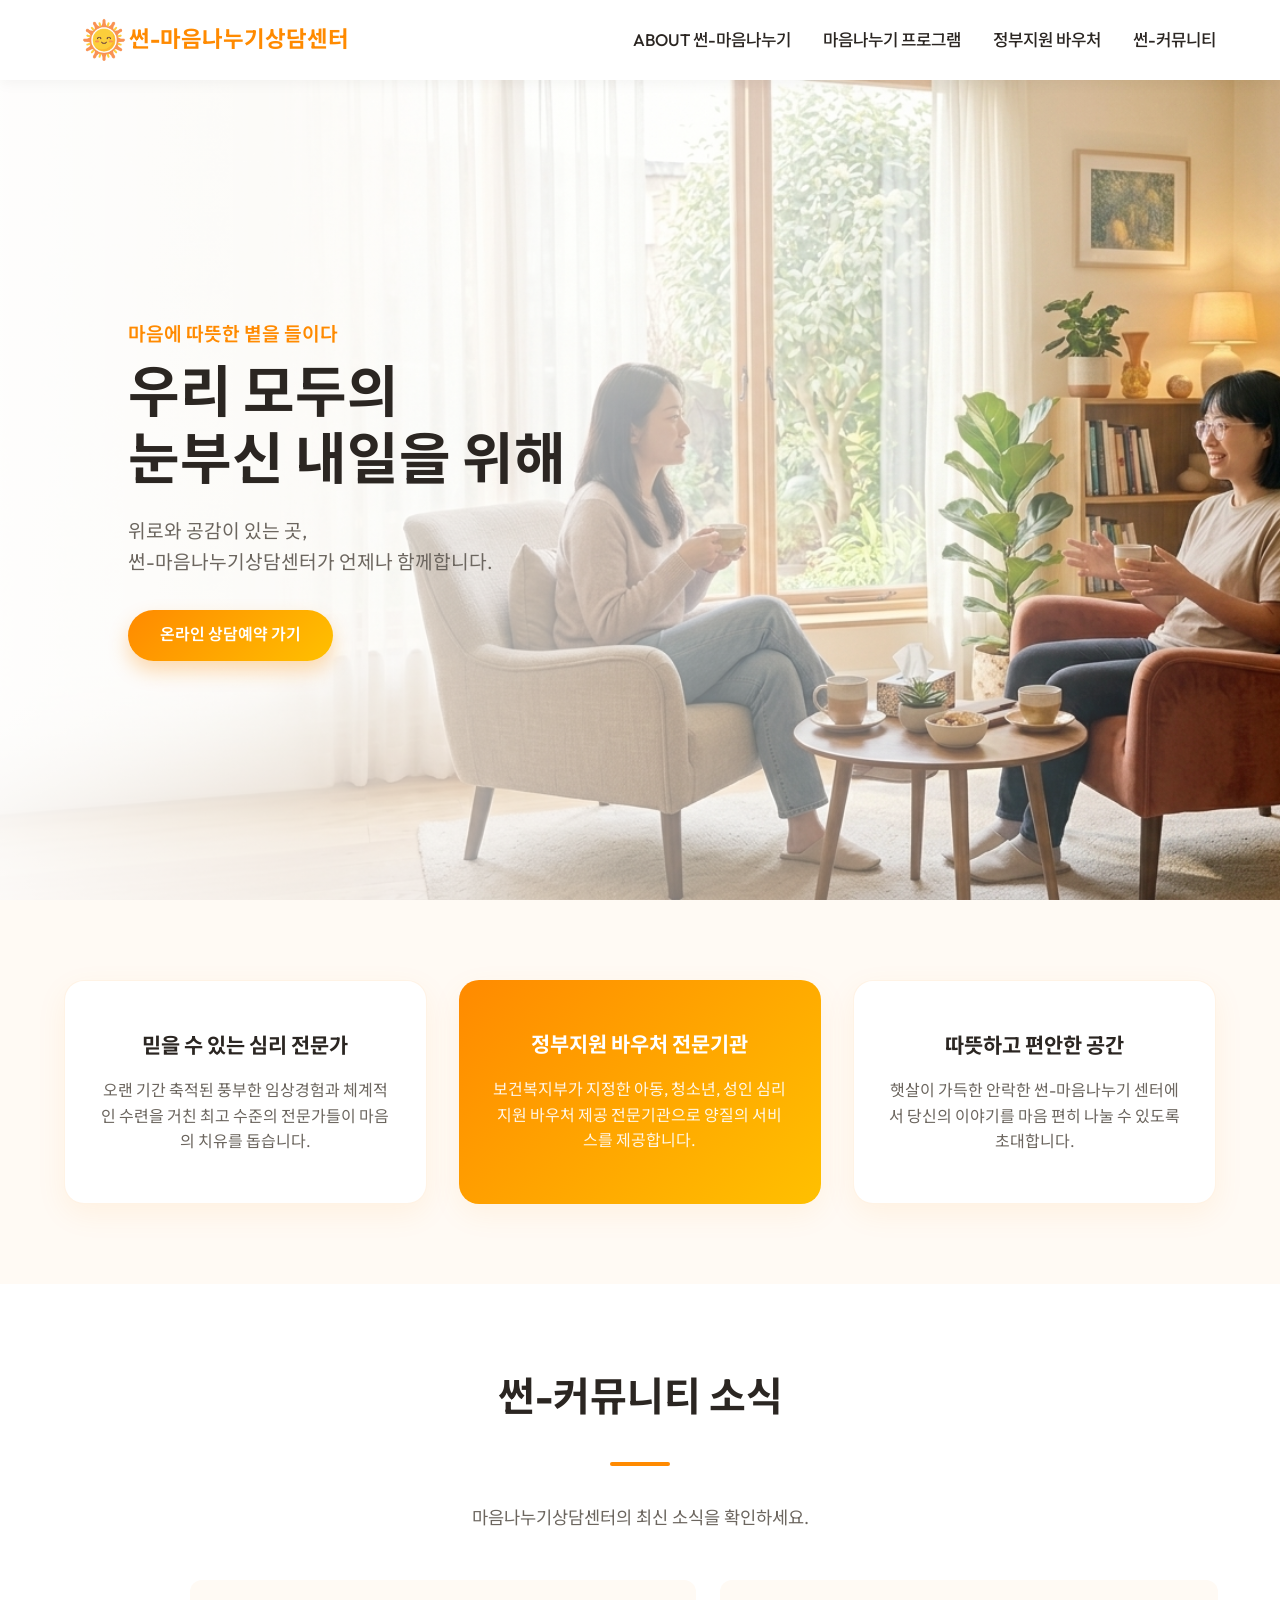
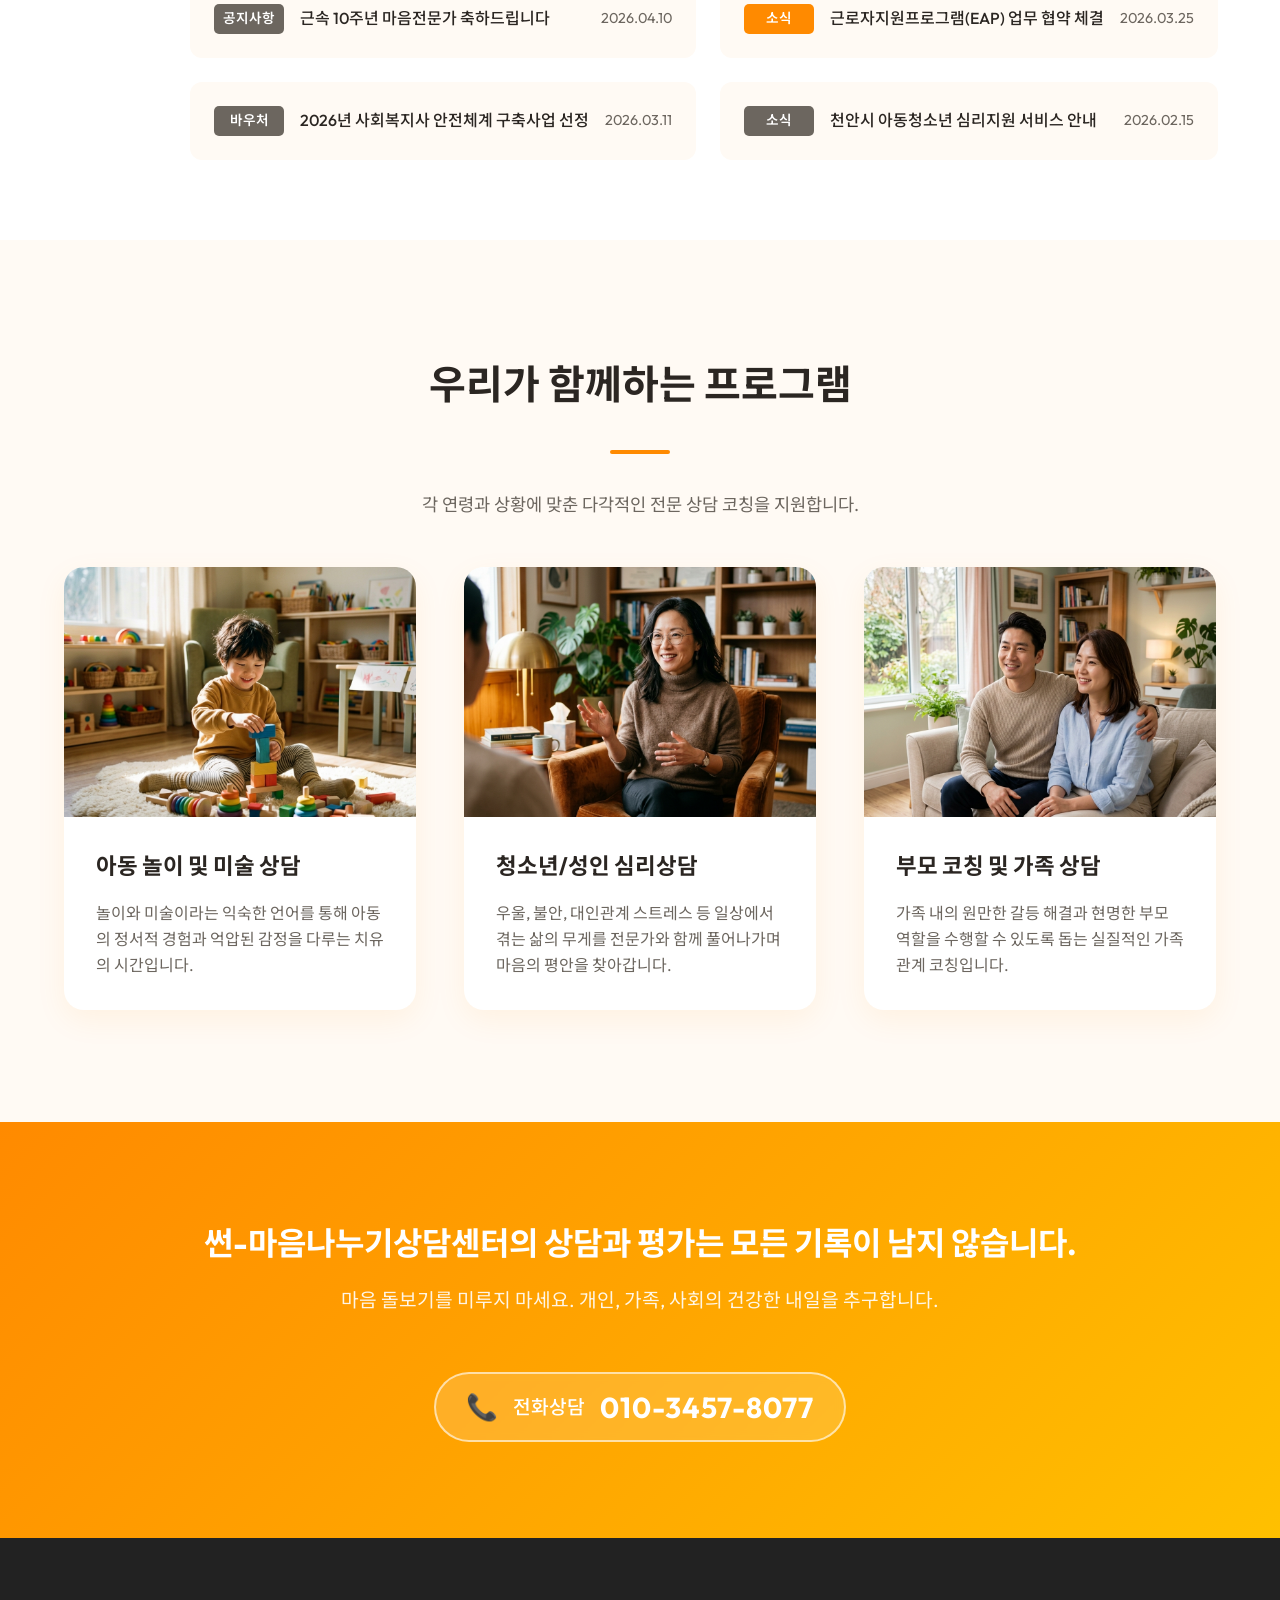
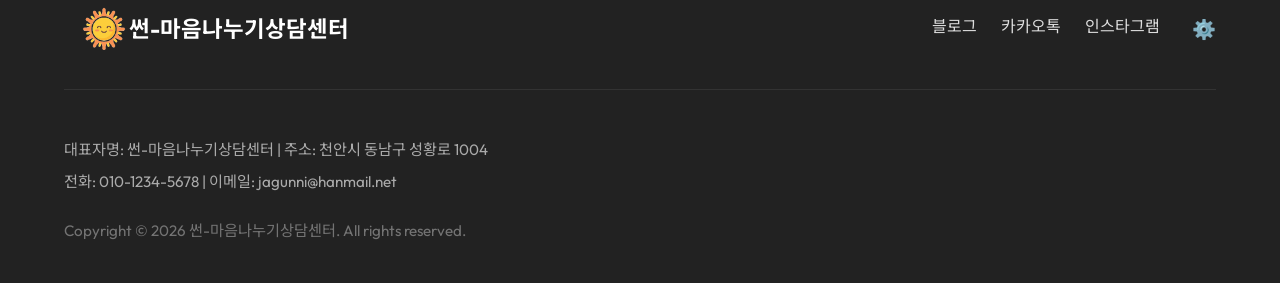
==== commit 8d30b102: "Add files via upload" ====
--- a/index.html
+++ b/index.html
@@ -138,6 +138,11 @@
             <div class="bb-content">
                 <h2>썬-마음나누기상담센터의 상담과 평가는 모든 기록이 남지 않습니다.</h2>
                 <p>마음 돌보기를 미루지 마세요. 개인, 가족, 사회의 건강한 내일을 추구합니다.</p>
+                <a href="tel:010-3457-8077" class="call-banner">
+                    <span class="call-icon">📞</span>
+                    <span class="call-text">전화상담</span>
+                    <strong class="call-number">010-3457-8077</strong>
+                </a>
             </div>
         </div>
     </section>
--- a/style.css
+++ b/style.css
@@ -422,6 +422,44 @@
     opacity: 0.9;
 }
 
+.call-banner {
+    display: inline-flex;
+    align-items: center;
+    background: rgba(255, 255, 255, 0.15);
+    border: 2px solid rgba(255, 255, 255, 0.6);
+    border-radius: 50px;
+    padding: 10px 30px;
+    margin-top: 1.5rem;
+    gap: 15px;
+    backdrop-filter: blur(5px);
+    transition: var(--transition);
+    color: var(--white);
+    text-decoration: none;
+}
+
+.call-banner:hover {
+    background: var(--white);
+    color: var(--primary);
+    transform: translateY(-5px);
+    box-shadow: 0 10px 25px rgba(0, 0, 0, 0.15);
+}
+
+.call-icon {
+    font-size: 1.6rem;
+}
+
+.call-text {
+    font-size: 1.2rem;
+    font-weight: 500;
+}
+
+.call-number {
+    font-size: 1.8rem;
+    font-weight: 700;
+    font-family: 'Outfit', sans-serif;
+    letter-spacing: 1px;
+}
+
 /* ======= Footer ======= */
 .footer {
     background-color: #222222;
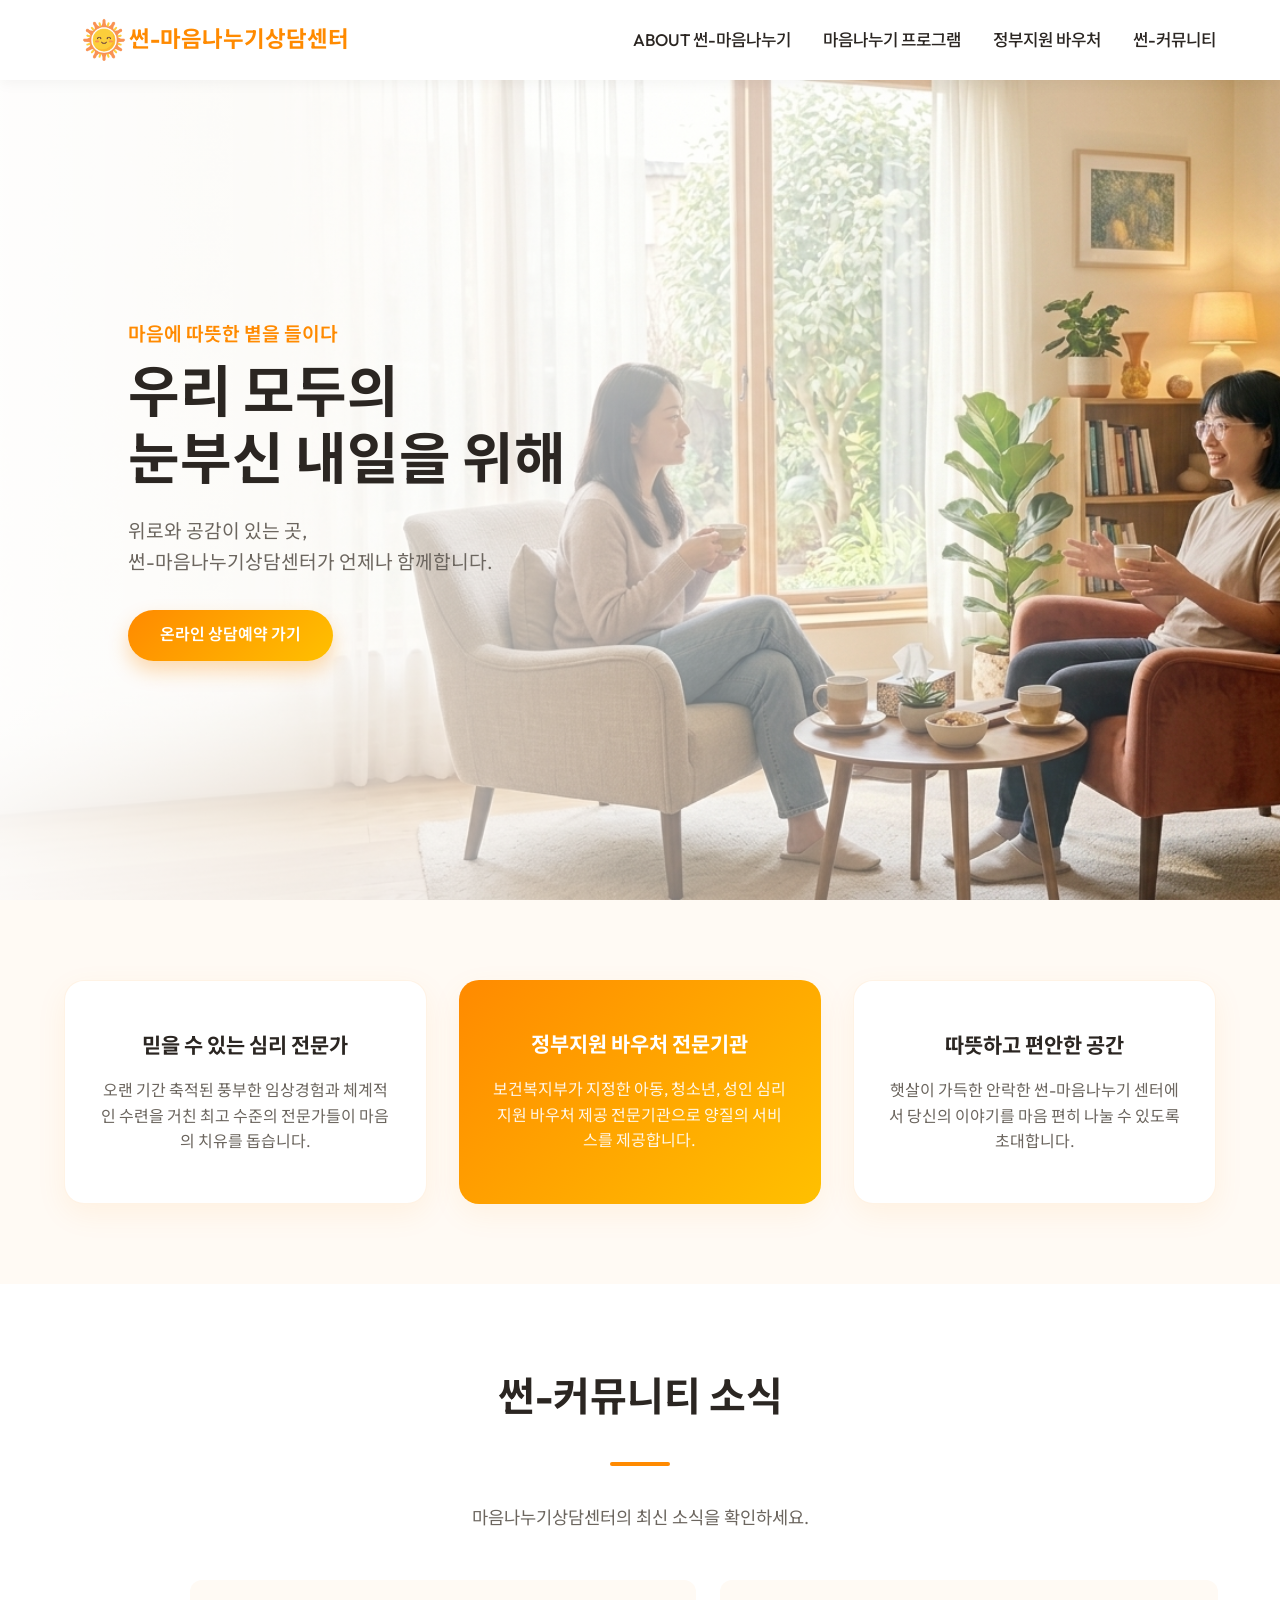
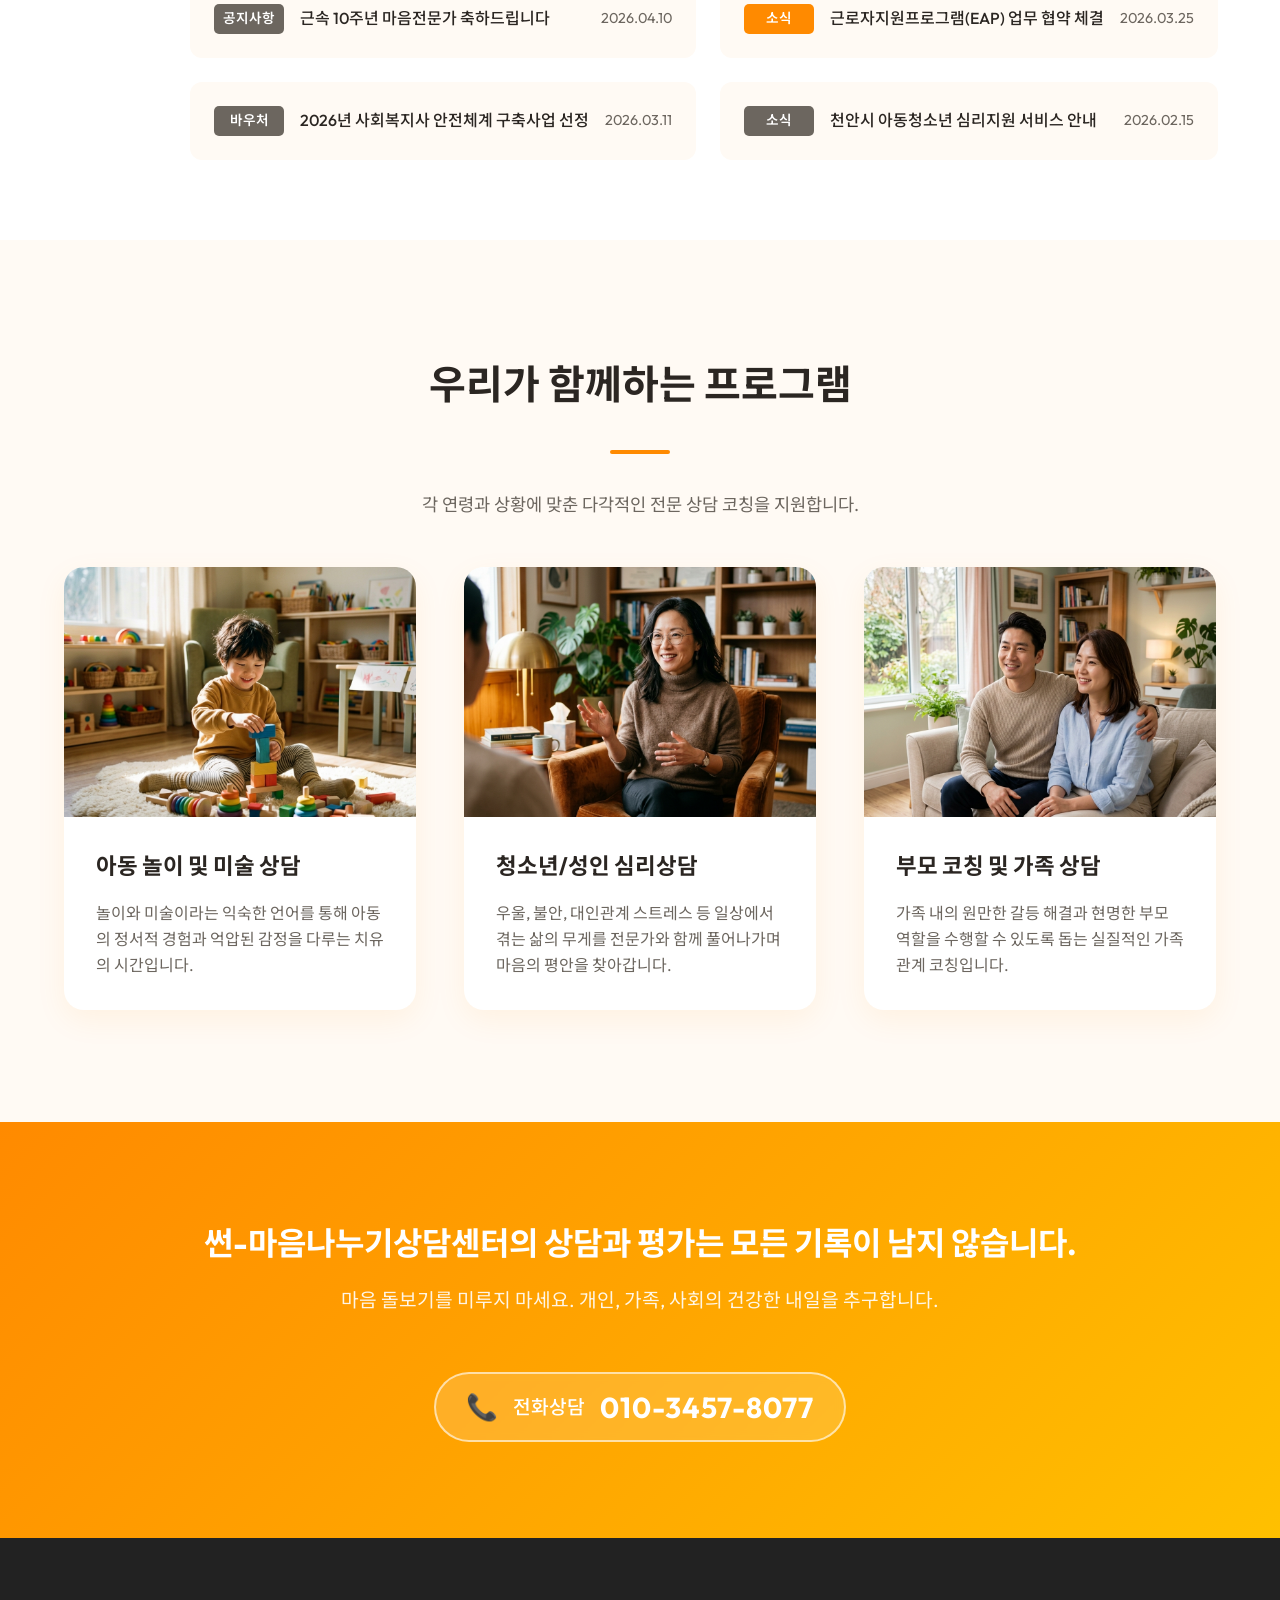
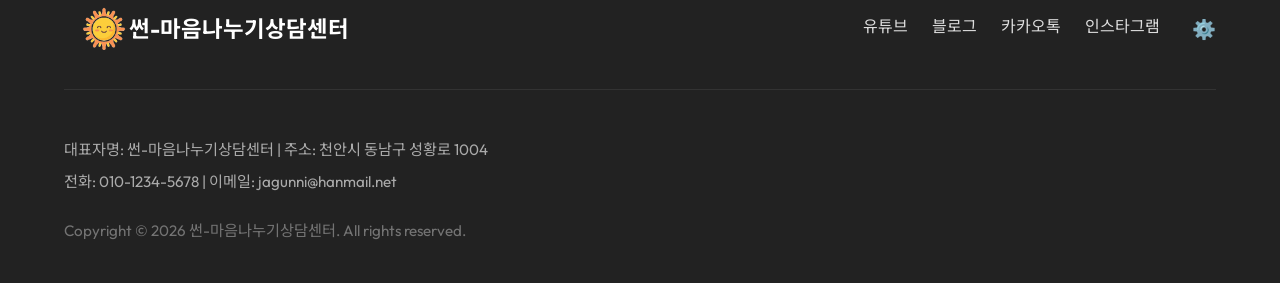
==== commit 85056fbd: "Add files via upload" ====
--- a/index.html
+++ b/index.html
@@ -22,7 +22,7 @@
                 <ul>
                     <li><a href="about.html" target="_blank">ABOUT 썬-마음나누기</a></li>
                     <li><a href="programs.html" target="_blank">마음나누기 프로그램</a></li>
-                    <li><a href="voucher.html" target="_blank">정부지원 바우처</a></li>
+                    <li><a href="https://www.bokjiro.go.kr/ssis-tbu/index.do" target="_blank">정부지원 바우처</a></li>
 
                     <li><a href="community.html" target="_blank">썬-커뮤니티</a></li>
                 </ul>
@@ -156,7 +156,8 @@
                     <span>썬-마음나누기상담센터</span>
                 </a>
                 <div class="sns-links">
-                    <a href="#">블로그</a>
+                    <a href="https://www.youtube.com/watch?v=R9Pj6mc9mxc" target="_blank">유튜브</a>
+                    <a href="https://blog.naver.com/jagunni77/224244222234" target="_blank">블로그</a>
                     <a href="#">카카오톡</a>
                     <a href="#">인스타그램</a>
                     <a href="#" id="settings-btn" title="설정">⚙️</a>
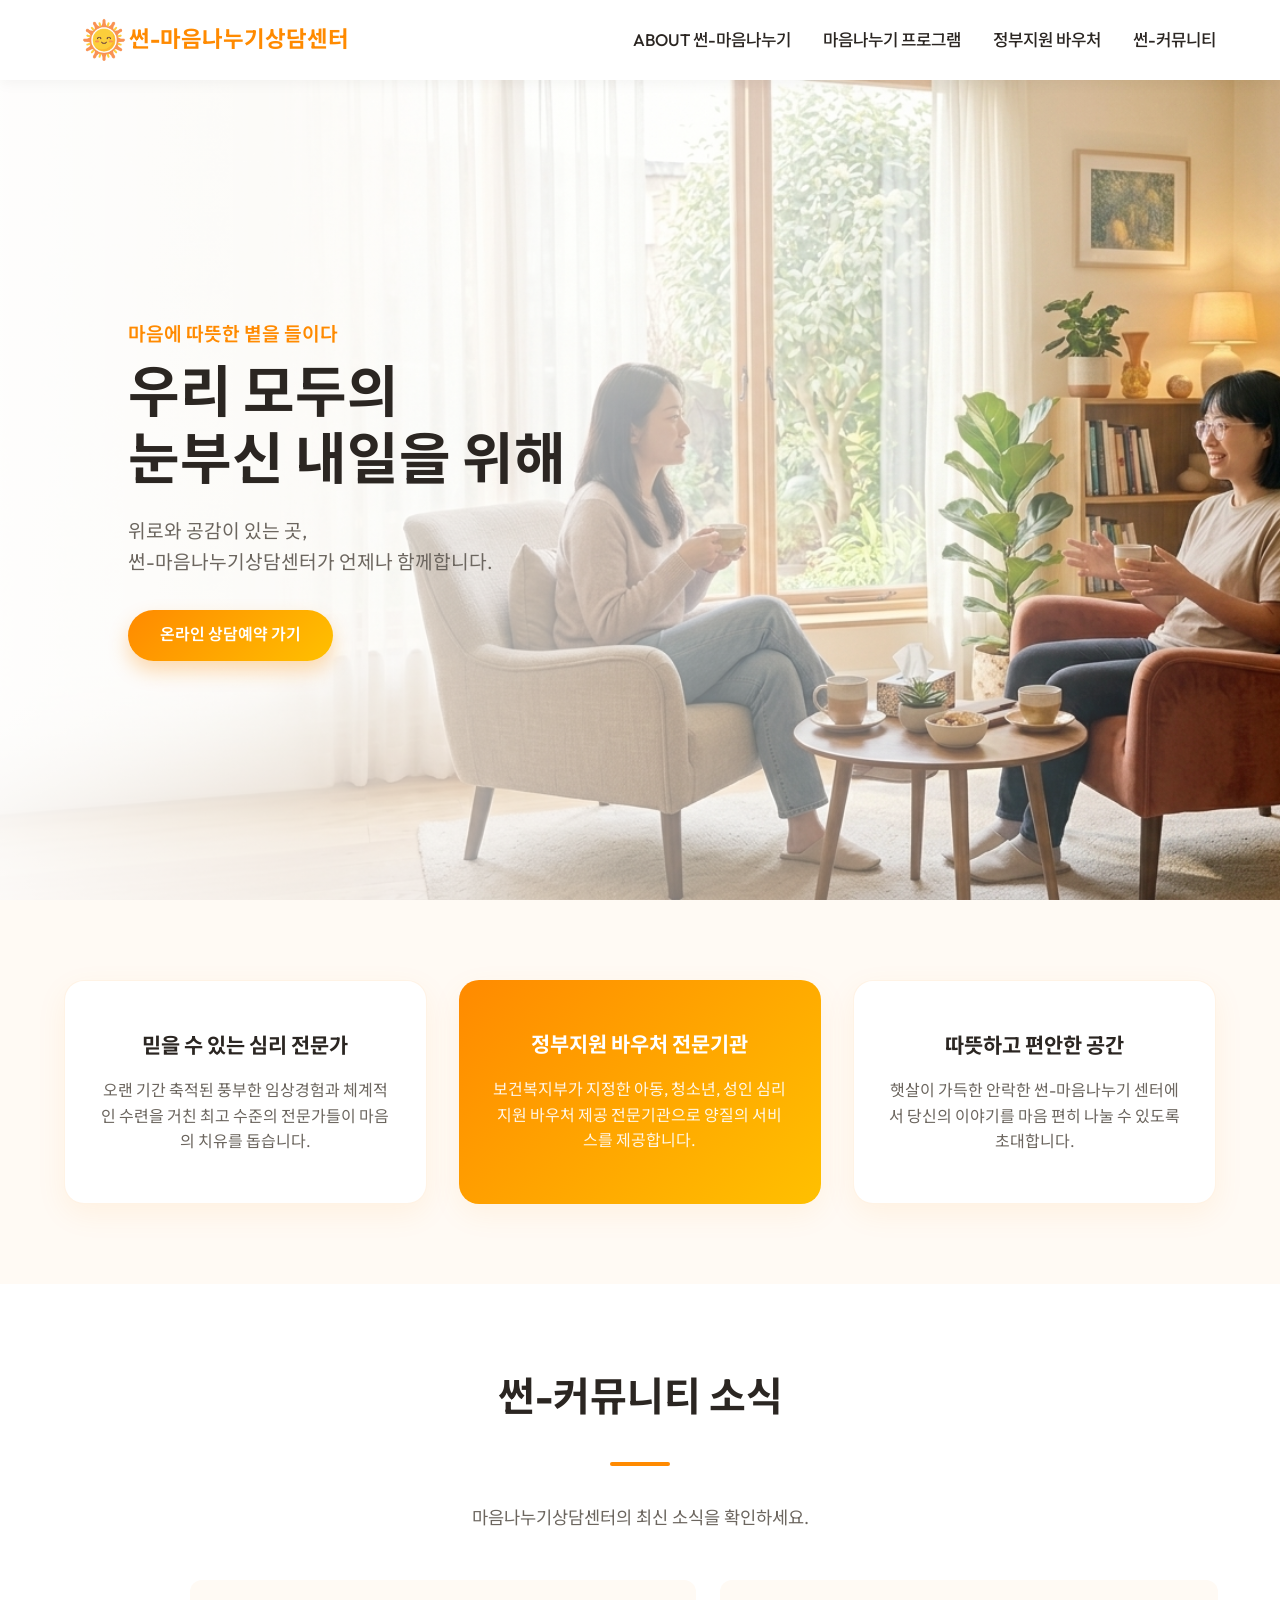
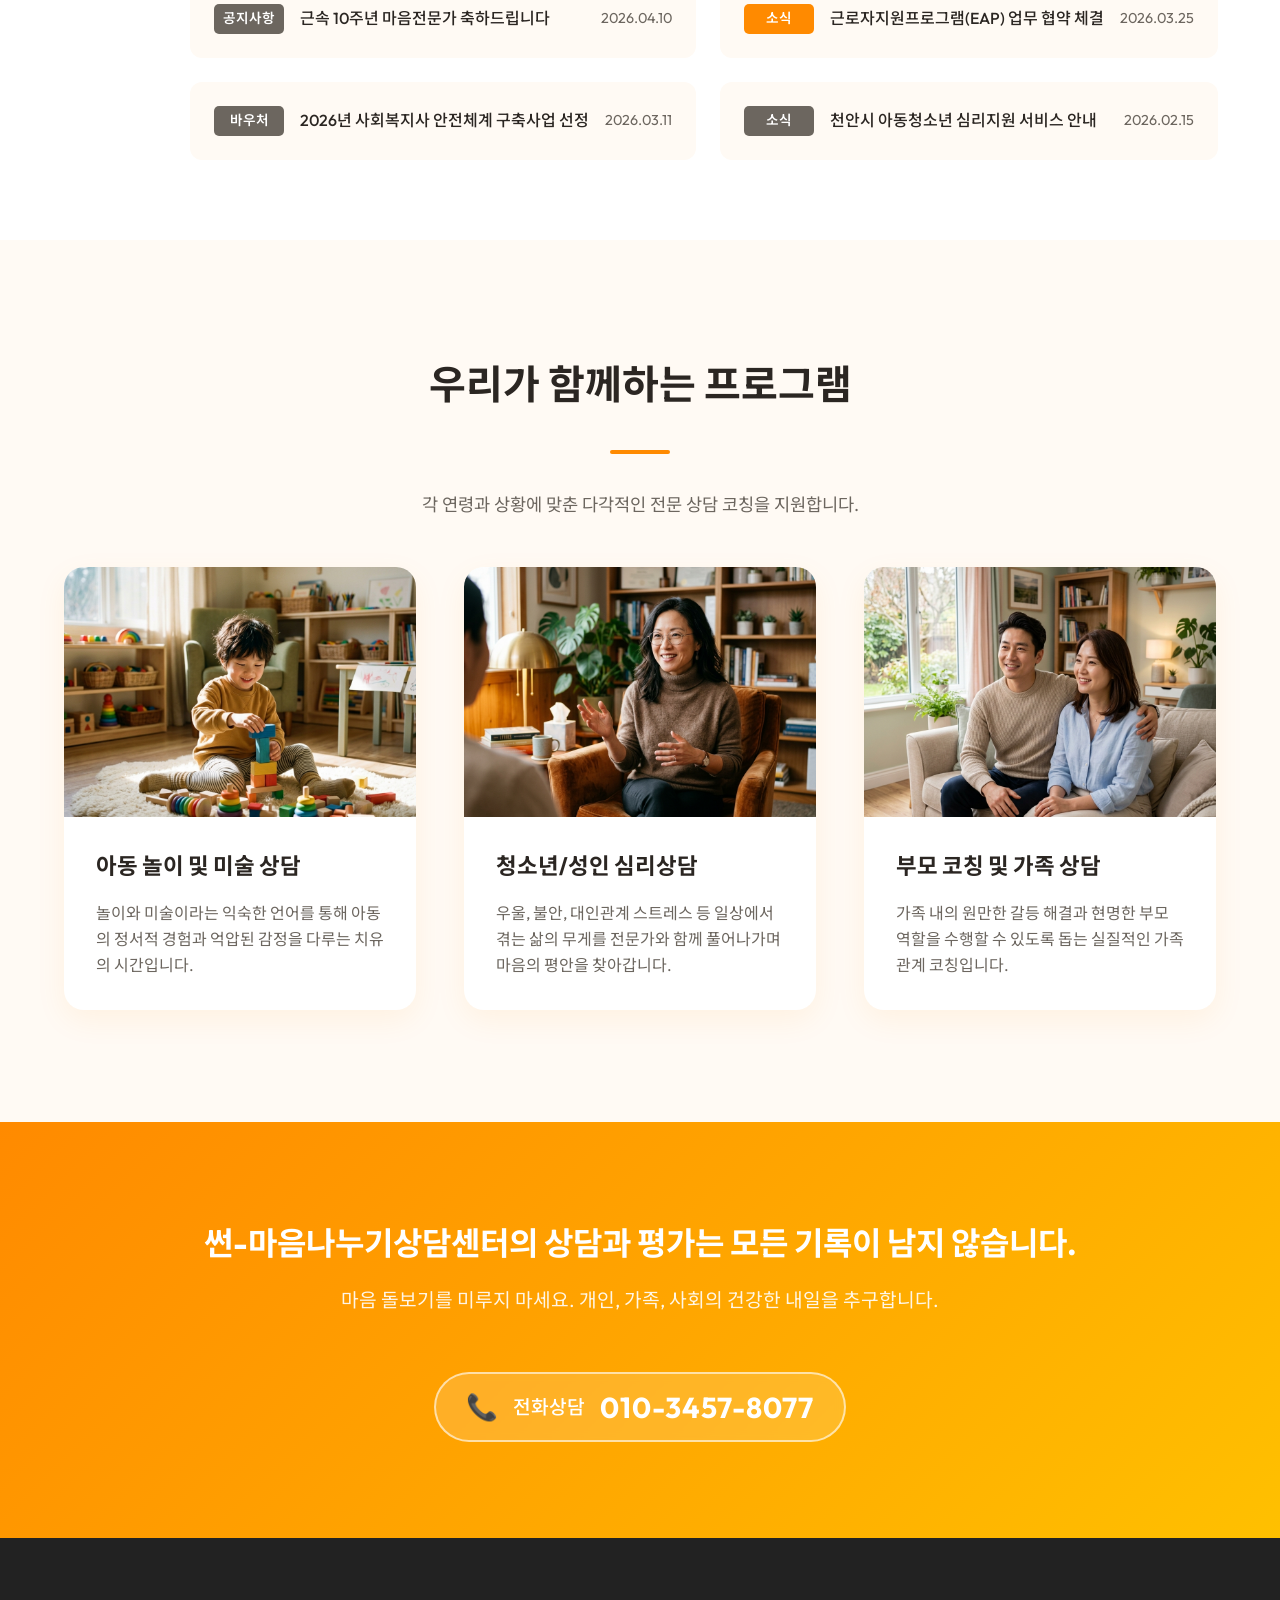
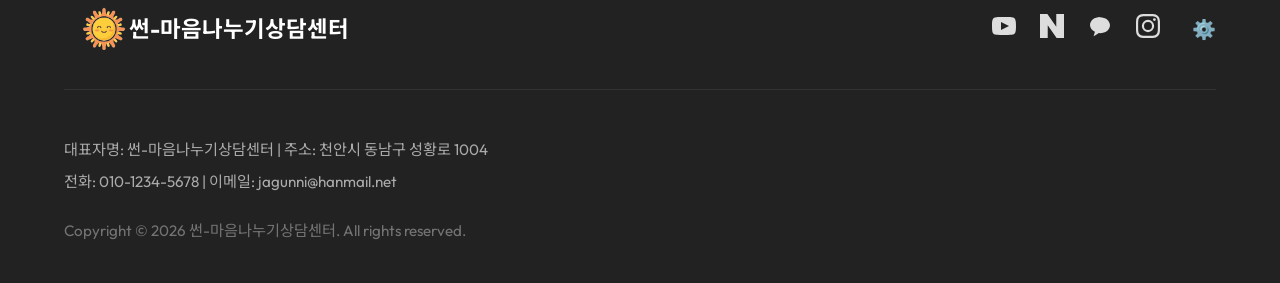
==== commit 12d9d18c: "Add files via upload" ====
--- a/index.html
+++ b/index.html
@@ -38,7 +38,7 @@
                 <p class="hero-subtitle">마음에 따뜻한 볕을 들이다</p>
                 <h1 class="hero-title">우리 모두의<br>눈부신 내일을 위해</h1>
                 <p class="hero-desc">위로와 공감이 있는 곳,<br>썬-마음나누기상담센터가 언제나 함께합니다.</p>
-                <a href="#" class="btn btn-primary">온라인 상담예약 가기</a>
+                <a href="#" class="btn btn-primary" onclick="openReservationModal(event)">온라인 상담예약 가기</a>
             </div>
         </div>
     </section>
@@ -156,10 +156,18 @@
                     <span>썬-마음나누기상담센터</span>
                 </a>
                 <div class="sns-links">
-                    <a href="https://www.youtube.com/watch?v=R9Pj6mc9mxc" target="_blank">유튜브</a>
-                    <a href="https://blog.naver.com/jagunni77/224244222234" target="_blank">블로그</a>
-                    <a href="#">카카오톡</a>
-                    <a href="#">인스타그램</a>
+                    <a href="https://www.youtube.com/watch?v=R9Pj6mc9mxc" target="_blank" title="유튜브">
+                        <svg width="24" height="24" viewBox="0 0 24 24" fill="currentColor"><path d="M19.615 3.184c-3.604-.246-11.631-.245-15.23 0-3.897.266-4.356 2.62-4.385 8.816.029 6.185.484 8.549 4.385 8.816 3.6.245 11.626.246 15.23 0 3.897-.266 4.356-2.62 4.385-8.816-.029-6.185-.484-8.549-4.385-8.816zm-10.615 12.816v-8l8 3.993-8 4.007z"/></svg>
+                    </a>
+                    <a href="https://blog.naver.com/jagunni77/224244222234" target="_blank" title="블로그">
+                        <svg width="24" height="24" viewBox="0 0 24 24" fill="currentColor"><path d="M16.273 12.845L7.376 0H0v24h7.726V11.156L16.624 24H24V0h-7.727v12.845z"/></svg>
+                    </a>
+                    <a href="#" title="카카오톡">
+                        <svg width="24" height="24" viewBox="0 0 24 24" fill="currentColor"><path d="M12 3c-5.523 0-10 3.58-10 8 0 2.872 1.936 5.394 4.887 6.776-.328 1.155-1.189 4.14-1.228 4.35-.05.275.097.28.21.21.088-.052 3.494-2.316 4.908-3.238.398.056.806.082 1.223.082 5.523 0 10-3.58 10-8s-4.477-8-10-8z"/></svg>
+                    </a>
+                    <a href="#" title="인스타그램">
+                        <svg width="24" height="24" viewBox="0 0 24 24" fill="currentColor"><path d="M12 2.163c3.204 0 3.584.012 4.85.07 3.252.148 4.771 1.691 4.919 4.919.058 1.265.069 1.645.069 4.849 0 3.205-.012 3.584-.069 4.849-.149 3.225-1.664 4.771-4.919 4.919-1.266.058-1.644.07-4.85.07-3.204 0-3.584-.012-4.849-.07-3.26-.149-4.771-1.699-4.919-4.92-.058-1.265-.07-1.644-.07-4.849 0-3.204.013-3.583.07-4.849.149-3.227 1.664-4.771 4.919-4.919 1.266-.057 1.645-.069 4.849-.069zM12 0C8.741 0 8.333.014 7.053.072 2.695.272.273 2.69.073 7.052.014 8.333 0 8.741 0 12c0 3.259.014 3.668.072 4.948.2 4.358 2.618 6.78 6.98 6.98C8.333 23.986 8.741 24 12 24c3.259 0 3.668-.014 4.948-.072 4.354-.2 6.782-2.618 6.979-6.98.059-1.28.073-1.689.073-4.948 0-3.259-.014-3.667-.072-4.947-.196-4.354-2.617-6.78-6.979-6.98C15.668.014 15.259 0 12 0zm0 5.838a6.162 6.162 0 100 12.324 6.162 6.162 0 000-12.324zM12 16a4 4 0 110-8 4 4 0 010 8zm6.406-11.845a1.44 1.44 0 100 2.881 1.44 1.44 0 000-2.881z"/></svg>
+                    </a>
                     <a href="#" id="settings-btn" title="설정">⚙️</a>
                 </div>
             </div>
@@ -173,8 +181,64 @@
         </div>
     </footer>
 
-    <!-- Admin Script -->
+    <!-- Reservation Modal -->
+    <div id="reservationModal" class="modal-overlay">
+        <div class="modal-content">
+            <span class="close-modal" onclick="closeReservationModal()">&times;</span>
+            <h2>온라인 상담예약</h2>
+            <p>상담 예약 정보를 남겨주시면 빠른 시일 내에 연락드리겠습니다.</p>
+            <form onsubmit="submitReservation(event)">
+                <div class="form-group">
+                    <label for="resName">이름</label>
+                    <input type="text" id="resName" required placeholder="이름을 입력하세요">
+                </div>
+                <div class="form-group">
+                    <label for="resPhone">연락처</label>
+                    <input type="tel" id="resPhone" required placeholder="010-0000-0000">
+                </div>
+                <div class="form-group">
+                    <label for="resTime">예약시간</label>
+                    <select id="resTime" required>
+                        <option value="" disabled selected>희망 예약시간을 선택하세요</option>
+                        <option value="오전">오전 (09:00 - 12:00)</option>
+                        <option value="오후">오후 (13:00 - 18:00)</option>
+                        <option value="저녁">저녁 (18:00 - 21:00)</option>
+                    </select>
+                </div>
+                <div class="form-group">
+                    <label for="resMemo">메모</label>
+                    <textarea id="resMemo" rows="4" placeholder="상담 문의 내용을 자유롭게 적어주세요."></textarea>
+                </div>
+                <button type="submit" class="btn btn-primary submit-btn">예약 신청하기</button>
+            </form>
+        </div>
+    </div>
+
+    <!-- Admin & Modal Script -->
     <script>
+        function openReservationModal(e) {
+            e.preventDefault();
+            document.getElementById('reservationModal').style.display = 'flex';
+        }
+
+        function closeReservationModal() {
+            document.getElementById('reservationModal').style.display = 'none';
+        }
+
+        function submitReservation(e) {
+            e.preventDefault();
+            alert('상담 예약이 성공적으로 신청되었습니다. 빠른 시일 내에 연락드리겠습니다.');
+            closeReservationModal();
+            e.target.reset();
+        }
+        
+        window.onclick = function(event) {
+            const modal = document.getElementById('reservationModal');
+            if (event.target == modal) {
+                closeReservationModal();
+            }
+        }
+
         document.getElementById('settings-btn').addEventListener('click', function(e) {
             e.preventDefault();
             
--- a/style.css
+++ b/style.css
@@ -583,3 +583,99 @@
     color: var(--text-dark);
 }
 
+/* ======= Modal ======= */
+.modal-overlay {
+    display: none; /* Hidden by default */
+    position: fixed;
+    top: 0;
+    left: 0;
+    width: 100%;
+    height: 100%;
+    background-color: rgba(0, 0, 0, 0.5);
+    z-index: 2000;
+    justify-content: center;
+    align-items: center;
+    backdrop-filter: blur(5px);
+}
+
+.modal-content {
+    background-color: var(--white);
+    padding: 3rem 2rem;
+    border-radius: 20px;
+    width: 90%;
+    max-width: 500px;
+    position: relative;
+    box-shadow: 0 20px 50px rgba(0,0,0,0.2);
+    animation: modalFadeIn 0.3s ease;
+}
+
+@keyframes modalFadeIn {
+    from { opacity: 0; transform: translateY(-20px); }
+    to { opacity: 1; transform: translateY(0); }
+}
+
+.close-modal {
+    position: absolute;
+    top: 1.5rem;
+    right: 1.5rem;
+    font-size: 2rem;
+    color: var(--text-gray);
+    cursor: pointer;
+    line-height: 1;
+    transition: var(--transition);
+}
+
+.close-modal:hover {
+    color: var(--primary);
+}
+
+.modal-content h2 {
+    font-size: 1.8rem;
+    margin-bottom: 0.5rem;
+    color: var(--text-dark);
+}
+
+.modal-content p {
+    color: var(--text-gray);
+    margin-bottom: 2rem;
+    font-size: 0.95rem;
+}
+
+.form-group {
+    margin-bottom: 1.5rem;
+    text-align: left;
+}
+
+.form-group label {
+    display: block;
+    margin-bottom: 0.5rem;
+    font-weight: 500;
+    color: var(--text-dark);
+}
+
+.form-group input,
+.form-group select,
+.form-group textarea {
+    width: 100%;
+    padding: 0.8rem 1rem;
+    border: 1px solid #ddd;
+    border-radius: 8px;
+    font-family: inherit;
+    font-size: 1rem;
+    transition: var(--transition);
+}
+
+.form-group input:focus,
+.form-group select:focus,
+.form-group textarea:focus {
+    outline: none;
+    border-color: var(--primary);
+    box-shadow: 0 0 0 3px rgba(255, 138, 0, 0.1);
+}
+
+.submit-btn {
+    width: 100%;
+    margin-top: 1rem;
+    font-size: 1.1rem;
+    padding: 1rem;
+}
